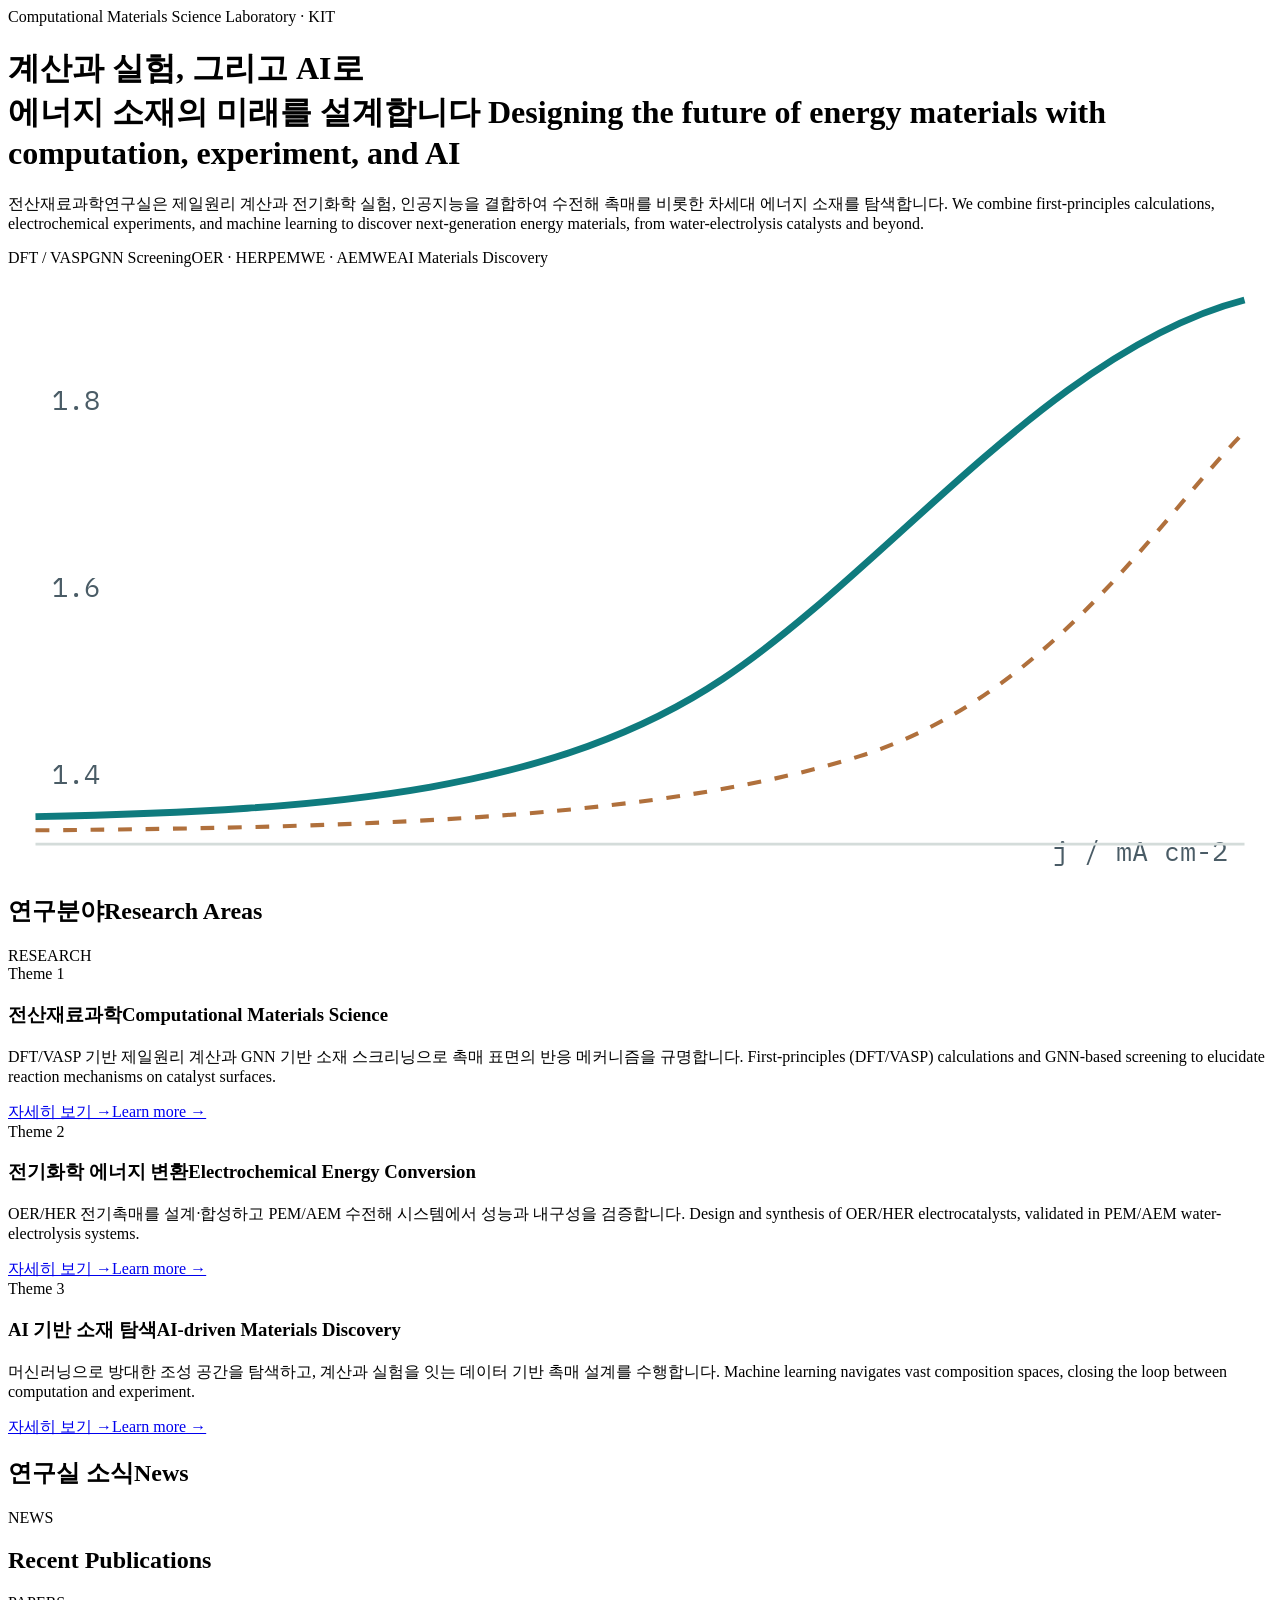
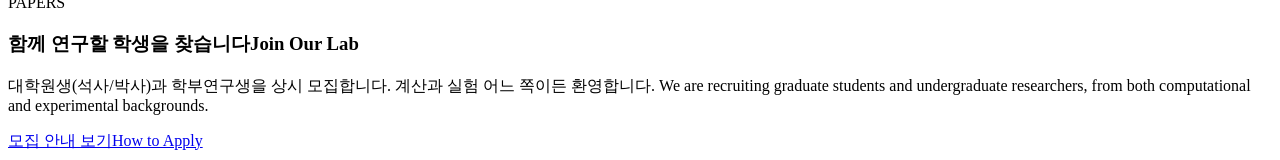
==== index.html @ ac7da123 "Add site pages" ====
<!DOCTYPE html>
<html lang="ko" data-lang="ko">
<head>
<meta charset="UTF-8">
<meta name="viewport" content="width=device-width, initial-scale=1.0">
<title>전산재료과학연구실 | Computational Materials Science Lab</title>
<meta name="description" content="국립금오공과대학교 전산재료과학연구실. 제일원리 계산, 전기화학 실험, AI를 결합한 에너지 소재 연구.">
<link rel="stylesheet" href="https://fonts.googleapis.com/css2?family=IBM+Plex+Serif:wght@400;600&family=IBM+Plex+Sans+KR:wght@400;500;700&family=IBM+Plex+Mono:wght@400;500&display=swap">
<link rel="stylesheet" href="assets/style.css">
</head>
<body>
<nav id="site-nav"></nav>

<header class="hero"><div class="wrap">
  <div class="eyebrow">Computational Materials Science Laboratory · KIT</div>
  <h1>
    <span class="lang-ko">계산과 실험, 그리고 AI로<br>에너지 소재의 미래를 설계합니다</span>
    <span class="lang-en">Designing the future of energy materials with computation, experiment, and AI</span>
  </h1>
  <p class="sub">
    <span class="lang-ko">전산재료과학연구실은 제일원리 계산과 전기화학 실험, 인공지능을 결합하여 수전해 촉매를 비롯한 차세대 에너지 소재를 탐색합니다.</span>
    <span class="lang-en">We combine first-principles calculations, electrochemical experiments, and machine learning to discover next-generation energy materials, from water-electrolysis catalysts and beyond.</span>
  </p>
  <div class="kw">
    <span>DFT / VASP</span><span>GNN Screening</span><span>OER · HER</span><span>PEMWE · AEMWE</span><span>AI Materials Discovery</span>
  </div>
  <svg class="curve" viewBox="0 0 460 220" fill="none" aria-hidden="true">
    <path d="M10 200 C 120 198, 200 190, 260 150 S 380 30, 450 12" stroke="#0F7B7E" stroke-width="2.5"/>
    <path d="M10 205 C 140 204, 240 200, 310 178 S 420 90, 450 60" stroke="#B0703C" stroke-width="1.5" stroke-dasharray="5 5"/>
    <g font-family="IBM Plex Mono" font-size="10" fill="#4A5C66">
      <text x="16" y="188">1.4</text><text x="16" y="120">1.6</text><text x="16" y="52">1.8</text>
      <text x="380" y="216">j / mA cm-2</text>
    </g>
    <line x1="10" y1="210" x2="450" y2="210" stroke="#D4DCDA"/>
  </svg>
</div></header>

<section><div class="wrap">
  <div class="sec-head"><h2><span class="lang-ko">연구분야</span><span class="lang-en">Research Areas</span></h2><span class="mono">RESEARCH</span></div>
  <div class="res-grid">
    <div class="res"><div class="no">Theme 1</div>
      <h3><span class="lang-ko">전산재료과학</span><span class="lang-en">Computational Materials Science</span></h3>
      <p><span class="lang-ko">DFT/VASP 기반 제일원리 계산과 GNN 기반 소재 스크리닝으로 촉매 표면의 반응 메커니즘을 규명합니다.</span>
      <span class="lang-en">First-principles (DFT/VASP) calculations and GNN-based screening to elucidate reaction mechanisms on catalyst surfaces.</span></p>
      <a href="research.html#theme1"><span class="lang-ko">자세히 보기 →</span><span class="lang-en">Learn more →</span></a>
    </div>
    <div class="res"><div class="no">Theme 2</div>
      <h3><span class="lang-ko">전기화학 에너지 변환</span><span class="lang-en">Electrochemical Energy Conversion</span></h3>
      <p><span class="lang-ko">OER/HER 전기촉매를 설계·합성하고 PEM/AEM 수전해 시스템에서 성능과 내구성을 검증합니다.</span>
      <span class="lang-en">Design and synthesis of OER/HER electrocatalysts, validated in PEM/AEM water-electrolysis systems.</span></p>
      <a href="research.html#theme2"><span class="lang-ko">자세히 보기 →</span><span class="lang-en">Learn more →</span></a>
    </div>
    <div class="res"><div class="no">Theme 3</div>
      <h3><span class="lang-ko">AI 기반 소재 탐색</span><span class="lang-en">AI-driven Materials Discovery</span></h3>
      <p><span class="lang-ko">머신러닝으로 방대한 조성 공간을 탐색하고, 계산과 실험을 잇는 데이터 기반 촉매 설계를 수행합니다.</span>
      <span class="lang-en">Machine learning navigates vast composition spaces, closing the loop between computation and experiment.</span></p>
      <a href="research.html#theme3"><span class="lang-ko">자세히 보기 →</span><span class="lang-en">Learn more →</span></a>
    </div>
  </div>
</div></section>

<section class="panel"><div class="wrap two-col">
  <div>
    <div class="sec-head"><h2><span class="lang-ko">연구실 소식</span><span class="lang-en">News</span></h2><span class="mono">NEWS</span></div>
    <ul class="news" id="news-list" data-limit="3"></ul>
  </div>
  <div>
    <div class="sec-head"><h2>Recent Publications</h2><span class="mono">PAPERS</span></div>
    <div id="recent-pubs"></div>
  </div>
</div></section>

<section><div class="wrap">
  <div class="join">
    <div>
      <h3><span class="lang-ko">함께 연구할 학생을 찾습니다</span><span class="lang-en">Join Our Lab</span></h3>
      <p><span class="lang-ko">대학원생(석사/박사)과 학부연구생을 상시 모집합니다. 계산과 실험 어느 쪽이든 환영합니다.</span>
      <span class="lang-en">We are recruiting graduate students and undergraduate researchers, from both computational and experimental backgrounds.</span></p>
    </div>
    <a class="btn" href="contact.html"><span class="lang-ko">모집 안내 보기</span><span class="lang-en">How to Apply</span></a>
  </div>
</div></section>

<footer id="site-footer"></footer>
<script src="assets/data.js"></script>
<script src="assets/site.js"></script>
</body>
</html>
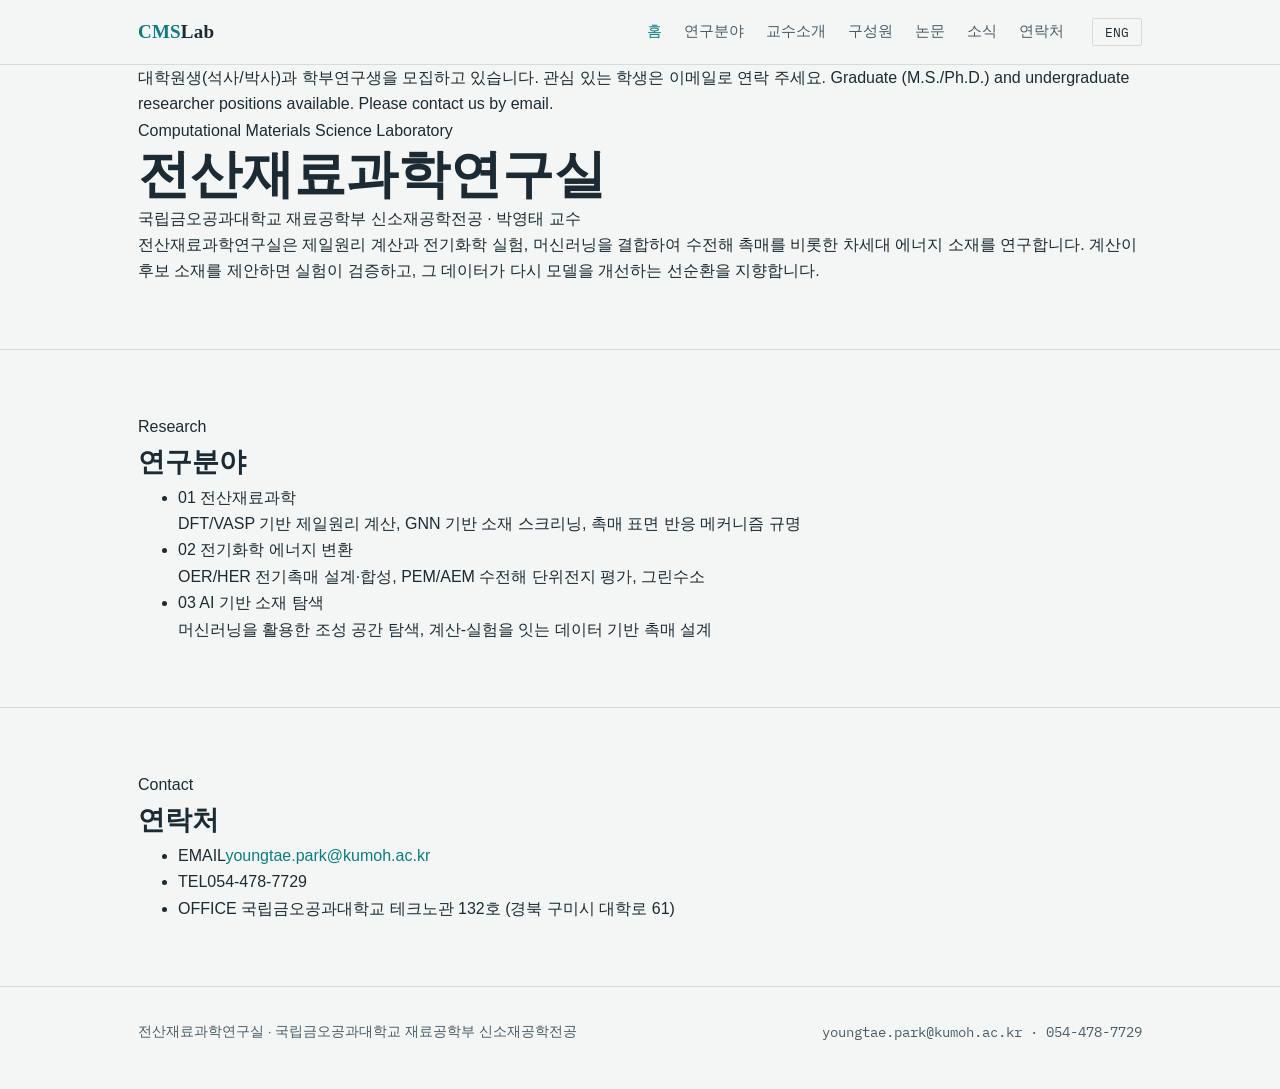
==== commit 23372ac1: "Add files via upload" ====
--- a/index.html
+++ b/index.html
@@ -11,74 +11,65 @@
 <body>
 <nav id="site-nav"></nav>
 
-<header class="hero"><div class="wrap">
-  <div class="eyebrow">Computational Materials Science Laboratory · KIT</div>
+<div class="wrap">
+  <div class="notice">
+    <span class="lang-ko">대학원생(석사/박사)과 학부연구생을 모집하고 있습니다. 관심 있는 학생은 이메일로 연락 주세요.</span>
+    <span class="lang-en" style="display:inline">Graduate (M.S./Ph.D.) and undergraduate researcher positions available. Please contact us by email.</span>
+  </div>
+</div>
+
+<header class="home-head"><div class="wrap">
+  <div class="label">Computational Materials Science Laboratory</div>
   <h1>
-    <span class="lang-ko">계산과 실험, 그리고 AI로<br>에너지 소재의 미래를 설계합니다</span>
-    <span class="lang-en">Designing the future of energy materials with computation, experiment, and AI</span>
+    <span class="lang-ko">전산재료과학연구실</span>
+    <span class="lang-en">Computational Materials Science Lab</span>
   </h1>
   <p class="sub">
-    <span class="lang-ko">전산재료과학연구실은 제일원리 계산과 전기화학 실험, 인공지능을 결합하여 수전해 촉매를 비롯한 차세대 에너지 소재를 탐색합니다.</span>
-    <span class="lang-en">We combine first-principles calculations, electrochemical experiments, and machine learning to discover next-generation energy materials, from water-electrolysis catalysts and beyond.</span>
+    <span class="lang-ko">국립금오공과대학교 재료공학부 신소재공학전공 · 박영태 교수</span>
+    <span class="lang-en">Dept. of Materials Science and Engineering, Kumoh National Institute of Technology · Prof. Youngtae Park</span>
   </p>
-  <div class="kw">
-    <span>DFT / VASP</span><span>GNN Screening</span><span>OER · HER</span><span>PEMWE · AEMWE</span><span>AI Materials Discovery</span>
-  </div>
-  <svg class="curve" viewBox="0 0 460 220" fill="none" aria-hidden="true">
-    <path d="M10 200 C 120 198, 200 190, 260 150 S 380 30, 450 12" stroke="#0F7B7E" stroke-width="2.5"/>
-    <path d="M10 205 C 140 204, 240 200, 310 178 S 420 90, 450 60" stroke="#B0703C" stroke-width="1.5" stroke-dasharray="5 5"/>
-    <g font-family="IBM Plex Mono" font-size="10" fill="#4A5C66">
-      <text x="16" y="188">1.4</text><text x="16" y="120">1.6</text><text x="16" y="52">1.8</text>
-      <text x="380" y="216">j / mA cm-2</text>
-    </g>
-    <line x1="10" y1="210" x2="450" y2="210" stroke="#D4DCDA"/>
-  </svg>
 </div></header>
 
-<section><div class="wrap">
-  <div class="sec-head"><h2><span class="lang-ko">연구분야</span><span class="lang-en">Research Areas</span></h2><span class="mono">RESEARCH</span></div>
-  <div class="res-grid">
-    <div class="res"><div class="no">Theme 1</div>
-      <h3><span class="lang-ko">전산재료과학</span><span class="lang-en">Computational Materials Science</span></h3>
-      <p><span class="lang-ko">DFT/VASP 기반 제일원리 계산과 GNN 기반 소재 스크리닝으로 촉매 표면의 반응 메커니즘을 규명합니다.</span>
-      <span class="lang-en">First-principles (DFT/VASP) calculations and GNN-based screening to elucidate reaction mechanisms on catalyst surfaces.</span></p>
-      <a href="research.html#theme1"><span class="lang-ko">자세히 보기 →</span><span class="lang-en">Learn more →</span></a>
-    </div>
-    <div class="res"><div class="no">Theme 2</div>
-      <h3><span class="lang-ko">전기화학 에너지 변환</span><span class="lang-en">Electrochemical Energy Conversion</span></h3>
-      <p><span class="lang-ko">OER/HER 전기촉매를 설계·합성하고 PEM/AEM 수전해 시스템에서 성능과 내구성을 검증합니다.</span>
-      <span class="lang-en">Design and synthesis of OER/HER electrocatalysts, validated in PEM/AEM water-electrolysis systems.</span></p>
-      <a href="research.html#theme2"><span class="lang-ko">자세히 보기 →</span><span class="lang-en">Learn more →</span></a>
-    </div>
-    <div class="res"><div class="no">Theme 3</div>
-      <h3><span class="lang-ko">AI 기반 소재 탐색</span><span class="lang-en">AI-driven Materials Discovery</span></h3>
-      <p><span class="lang-ko">머신러닝으로 방대한 조성 공간을 탐색하고, 계산과 실험을 잇는 데이터 기반 촉매 설계를 수행합니다.</span>
-      <span class="lang-en">Machine learning navigates vast composition spaces, closing the loop between computation and experiment.</span></p>
-      <a href="research.html#theme3"><span class="lang-ko">자세히 보기 →</span><span class="lang-en">Learn more →</span></a>
-    </div>
-  </div>
-</div></section>
-
-<section class="panel"><div class="wrap two-col">
-  <div>
-    <div class="sec-head"><h2><span class="lang-ko">연구실 소식</span><span class="lang-en">News</span></h2><span class="mono">NEWS</span></div>
-    <ul class="news" id="news-list" data-limit="3"></ul>
-  </div>
-  <div>
-    <div class="sec-head"><h2>Recent Publications</h2><span class="mono">PAPERS</span></div>
-    <div id="recent-pubs"></div>
-  </div>
+<section class="first" style="padding-top:0"><div class="wrap">
+  <p>
+    <span class="lang-ko">전산재료과학연구실은 제일원리 계산과 전기화학 실험, 머신러닝을 결합하여 수전해 촉매를 비롯한 차세대 에너지 소재를 연구합니다. 계산이 후보 소재를 제안하면 실험이 검증하고, 그 데이터가 다시 모델을 개선하는 선순환을 지향합니다.</span>
+    <span class="lang-en">We combine first-principles calculations, electrochemical experiments, and machine learning to study next-generation energy materials, including water-electrolysis catalysts. Calculations propose candidates, experiments verify them, and the resulting data refines our models.</span>
+  </p>
 </div></section>
 
 <section><div class="wrap">
-  <div class="join">
-    <div>
-      <h3><span class="lang-ko">함께 연구할 학생을 찾습니다</span><span class="lang-en">Join Our Lab</span></h3>
-      <p><span class="lang-ko">대학원생(석사/박사)과 학부연구생을 상시 모집합니다. 계산과 실험 어느 쪽이든 환영합니다.</span>
-      <span class="lang-en">We are recruiting graduate students and undergraduate researchers, from both computational and experimental backgrounds.</span></p>
-    </div>
-    <a class="btn" href="contact.html"><span class="lang-ko">모집 안내 보기</span><span class="lang-en">How to Apply</span></a>
-  </div>
+  <div class="label">Research</div>
+  <h2><span class="lang-ko">연구분야</span><span class="lang-en">Research Areas</span></h2>
+  <ul class="areas">
+    <li><span class="no">01</span><span>
+      <span class="t"><span class="lang-ko">전산재료과학</span><span class="lang-en">Computational Materials Science</span></span>
+      <div class="d"><span class="lang-ko">DFT/VASP 기반 제일원리 계산, GNN 기반 소재 스크리닝, 촉매 표면 반응 메커니즘 규명</span>
+      <span class="lang-en">First-principles (DFT/VASP) calculations, GNN-based screening, and reaction mechanisms on catalyst surfaces</span></div>
+    </span></li>
+    <li><span class="no">02</span><span>
+      <span class="t"><span class="lang-ko">전기화학 에너지 변환</span><span class="lang-en">Electrochemical Energy Conversion</span></span>
+      <div class="d"><span class="lang-ko">OER/HER 전기촉매 설계·합성, PEM/AEM 수전해 단위전지 평가, 그린수소</span>
+      <span class="lang-en">Design and synthesis of OER/HER electrocatalysts, PEM/AEM single-cell evaluation, green hydrogen</span></div>
+    </span></li>
+    <li><span class="no">03</span><span>
+      <span class="t"><span class="lang-ko">AI 기반 소재 탐색</span><span class="lang-en">AI-driven Materials Discovery</span></span>
+      <div class="d"><span class="lang-ko">머신러닝을 활용한 조성 공간 탐색, 계산-실험을 잇는 데이터 기반 촉매 설계</span>
+      <span class="lang-en">Machine-learning exploration of composition spaces and data-driven catalyst design bridging computation and experiment</span></div>
+    </span></li>
+  </ul>
+</div></section>
+
+<section><div class="wrap">
+  <div class="label">Contact</div>
+  <h2><span class="lang-ko">연락처</span><span class="lang-en">Contact</span></h2>
+  <ul class="rows">
+    <li><span class="k">EMAIL</span><span><a href="mailto:youngtae.park@kumoh.ac.kr">youngtae.park@kumoh.ac.kr</a></span></li>
+    <li><span class="k">TEL</span><span>054-478-7729</span></li>
+    <li><span class="k">OFFICE</span><span>
+      <span class="lang-ko">국립금오공과대학교 테크노관 132호 (경북 구미시 대학로 61)</span>
+      <span class="lang-en">Room 132, Techno Building, Kumoh National Institute of Technology, 61 Daehak-ro, Gumi, Korea</span>
+    </span></li>
+  </ul>
 </div></section>
 
 <footer id="site-footer"></footer>
--- a/assets/style.css
+++ b/assets/style.css
@@ -0,0 +1,150 @@
+:root{
+  --paper:#F4F6F5; --ink:#1C2B33; --ink-soft:#4A5C66; --line:#D4DCDA;
+  --panel:#16324F; --panel-ink:#EAF1F4; --accent:#0F7B7E; --accent-soft:#E0EDED;
+  --copper:#B0703C; --card:#FFFFFF;
+}
+*{box-sizing:border-box;margin:0}
+html{scroll-behavior:smooth}
+body{background:var(--paper);color:var(--ink);font-family:'IBM Plex Sans KR','Noto Sans KR',sans-serif;line-height:1.65;font-size:16px}
+.serif{font-family:'IBM Plex Serif',serif}
+.mono{font-family:'IBM Plex Mono',monospace}
+a{color:var(--accent);text-decoration:none}
+a:hover{text-decoration:underline}
+.wrap{max-width:1060px;margin:0 auto;padding:0 28px}
+img{max-width:100%}
+
+/* language */
+[data-lang="ko"] .lang-en{display:none}
+[data-lang="en"] .lang-ko{display:none}
+
+/* nav */
+nav{border-bottom:1px solid var(--line);background:var(--paper);position:sticky;top:0;z-index:10}
+.nav-in{display:flex;align-items:center;gap:28px;height:64px}
+.logo{font-family:'IBM Plex Serif',serif;font-weight:600;font-size:19px;letter-spacing:.2px;color:var(--ink)}
+.logo b{color:var(--accent)}
+.logo:hover{text-decoration:none}
+.menu{display:flex;gap:22px;margin-left:auto;font-size:14.5px}
+.menu a{color:var(--ink-soft)}
+.menu a:hover{color:var(--accent);text-decoration:none}
+.menu a.active{color:var(--accent);font-weight:500}
+.lang-btn{border:1px solid var(--line);background:transparent;border-radius:2px;padding:5px 12px;font-family:'IBM Plex Mono',monospace;font-size:12.5px;cursor:pointer;color:var(--ink)}
+.lang-btn:hover{border-color:var(--accent);color:var(--accent)}
+.menu-btn{display:none;border:1px solid var(--line);background:transparent;border-radius:2px;padding:5px 10px;font-size:14px;cursor:pointer;color:var(--ink)}
+
+/* hero (home) */
+.hero{padding:84px 0 66px;position:relative;overflow:hidden}
+.eyebrow{font-family:'IBM Plex Mono',monospace;font-size:12.5px;letter-spacing:2.5px;color:var(--accent);text-transform:uppercase;margin-bottom:18px}
+h1{font-family:'IBM Plex Serif',serif;font-weight:600;font-size:clamp(34px,5vw,52px);line-height:1.18;text-wrap:balance;max-width:17em}
+.hero p.sub{margin-top:22px;font-size:18px;color:var(--ink-soft);max-width:34em}
+.kw{display:flex;flex-wrap:wrap;gap:10px;margin-top:30px}
+.kw span{font-family:'IBM Plex Mono',monospace;font-size:12.5px;border:1px solid var(--line);padding:6px 12px;border-radius:2px;color:var(--ink-soft);background:var(--card)}
+.curve{position:absolute;right:-40px;bottom:-8px;width:460px;max-width:50vw;opacity:.9}
+
+/* page header (subpages) */
+.page-head{padding:58px 0 46px;border-bottom:1px solid var(--line)}
+.page-head h1{font-size:clamp(30px,4vw,42px)}
+.page-head p{margin-top:14px;color:var(--ink-soft);max-width:40em}
+
+/* sections */
+section{padding:64px 0;border-top:1px solid var(--line)}
+section.first{border-top:none}
+.sec-head{display:flex;align-items:baseline;gap:18px;margin-bottom:34px}
+h2{font-family:'IBM Plex Serif',serif;font-weight:600;font-size:27px}
+h3{font-family:'IBM Plex Serif',serif;font-weight:600}
+.sec-head .mono{font-size:12px;color:var(--accent);letter-spacing:2px}
+
+/* research */
+.res-grid{display:grid;grid-template-columns:repeat(3,1fr);gap:26px}
+.res{border-top:2px solid var(--ink);padding-top:18px}
+.res .no{font-family:'IBM Plex Mono',monospace;font-size:12px;color:var(--copper)}
+.res h3{font-size:19px;margin:8px 0 10px;line-height:1.35}
+.res p{font-size:14.5px;color:var(--ink-soft)}
+.res a{font-size:13.5px;display:inline-block;margin-top:12px}
+
+/* research detail blocks */
+.theme{display:grid;grid-template-columns:220px 1fr;gap:40px;padding:46px 0;border-bottom:1px solid var(--line)}
+.theme:last-child{border-bottom:none}
+.theme .side .no{font-family:'IBM Plex Mono',monospace;font-size:12px;color:var(--copper)}
+.theme .side h3{font-size:21px;margin-top:8px;line-height:1.35}
+.theme .body p{color:var(--ink-soft);font-size:15.5px}
+.theme .body p + p{margin-top:12px}
+.theme .tags{display:flex;flex-wrap:wrap;gap:8px;margin-top:18px}
+.theme .tags span{font-family:'IBM Plex Mono',monospace;font-size:12px;background:var(--accent-soft);color:var(--accent);padding:5px 10px;border-radius:2px}
+
+/* panel */
+.panel{background:var(--panel);color:var(--panel-ink)}
+.panel h2{color:#fff}
+.panel .sec-head .mono{color:#7FC5C7}
+.two-col{display:grid;grid-template-columns:1fr 1.3fr;gap:56px}
+
+/* news list */
+.news{padding:0}
+.news li{list-style:none;display:flex;gap:16px;padding:13px 0;border-bottom:1px solid rgba(255,255,255,.14);font-size:14.5px}
+.news .d{font-family:'IBM Plex Mono',monospace;color:#7FC5C7;font-size:12.5px;white-space:nowrap;padding-top:2px}
+.news-page .news li{border-bottom:1px solid var(--line);font-size:15.5px;padding:18px 0}
+.news-page .news .d{color:var(--accent)}
+
+/* publications */
+.pub{padding:13px 0;border-bottom:1px solid rgba(255,255,255,.14)}
+.pub .j{font-family:'IBM Plex Mono',monospace;font-size:12px;color:#7FC5C7}
+.pub p{font-size:14.5px;margin-top:3px}
+.pub-year{font-family:'IBM Plex Serif',serif;font-size:23px;font-weight:600;margin:44px 0 8px;color:var(--ink)}
+.pub-year:first-child{margin-top:0}
+.pub-item{padding:18px 0;border-bottom:1px solid var(--line)}
+.pub-item .t{font-size:16px;font-weight:500;line-height:1.5}
+.pub-item .a{font-size:13.5px;color:var(--ink-soft);margin-top:5px}
+.pub-item .a b{color:var(--accent);font-weight:600}
+.pub-item .v{font-family:'IBM Plex Mono',monospace;font-size:12.5px;color:var(--copper);margin-top:5px}
+.pub-note{font-size:13px;color:var(--ink-soft);margin-top:26px}
+
+/* professor */
+.prof{display:grid;grid-template-columns:250px 1fr;gap:48px;align-items:start}
+.prof .photo{width:100%;border-radius:2px;border:1px solid var(--line)}
+.prof .name{font-family:'IBM Plex Serif',serif;font-size:27px;font-weight:600}
+.prof .role{color:var(--ink-soft);margin-top:6px;font-size:15px}
+.prof .links{display:flex;gap:14px;margin-top:16px;font-size:14px;flex-wrap:wrap}
+.timeline{margin-top:0}
+.timeline li{list-style:none;display:grid;grid-template-columns:150px 1fr;gap:20px;padding:14px 0;border-bottom:1px solid var(--line);font-size:15px}
+.timeline .d{font-family:'IBM Plex Mono',monospace;font-size:13px;color:var(--accent);padding-top:2px}
+.timeline .org{font-weight:500}
+.timeline .desc{color:var(--ink-soft);font-size:14px;margin-top:2px}
+
+/* members */
+.mem-grid{display:grid;grid-template-columns:repeat(3,1fr);gap:26px}
+.mem{background:var(--card);border:1px solid var(--line);border-radius:2px;padding:26px}
+.mem .nm{font-weight:700;font-size:17px}
+.mem .rl{font-family:'IBM Plex Mono',monospace;font-size:12px;color:var(--accent);margin-top:4px}
+.mem p{font-size:14px;color:var(--ink-soft);margin-top:10px}
+.mem.open{border-style:dashed;background:transparent;display:flex;flex-direction:column;justify-content:center;text-align:center}
+
+/* contact */
+.con-grid{display:grid;grid-template-columns:1fr 1fr;gap:40px}
+.con-card{background:var(--card);border:1px solid var(--line);border-radius:2px;padding:30px}
+.con-card h3{font-size:18px;margin-bottom:16px}
+.con-card li{list-style:none;display:flex;gap:14px;padding:8px 0;font-size:15px}
+.con-card .k{font-family:'IBM Plex Mono',monospace;font-size:12.5px;color:var(--accent);min-width:74px;padding-top:3px}
+.map{width:100%;height:100%;min-height:300px;border:1px solid var(--line);border-radius:2px}
+
+/* join */
+.join{display:flex;align-items:center;justify-content:space-between;gap:30px;background:var(--accent-soft);border:1px solid #C4DCDC;padding:34px 38px;border-radius:2px}
+.join h3{font-size:22px}
+.join p{color:var(--ink-soft);font-size:14.5px;margin-top:6px}
+.btn{background:var(--ink);color:#fff;padding:12px 26px;border-radius:2px;font-size:14.5px;white-space:nowrap;display:inline-block}
+.btn:hover{background:var(--accent);color:#fff;text-decoration:none}
+
+footer{border-top:1px solid var(--line);padding:34px 0 46px;font-size:13.5px;color:var(--ink-soft)}
+footer .wrap{display:flex;justify-content:space-between;gap:20px;flex-wrap:wrap}
+
+@media(max-width:820px){
+  .res-grid,.mem-grid{grid-template-columns:1fr}
+  .two-col,.con-grid,.prof{grid-template-columns:1fr}
+  .theme{grid-template-columns:1fr;gap:14px}
+  .curve{display:none}
+  .join{flex-direction:column;align-items:flex-start}
+  .menu{display:none;position:absolute;top:64px;left:0;right:0;background:var(--paper);border-bottom:1px solid var(--line);flex-direction:column;padding:14px 28px;gap:14px}
+  .menu.show{display:flex}
+  .menu-btn{display:block;margin-left:auto}
+  .lang-btn{margin-left:0}
+  .prof .photo{max-width:220px}
+  .timeline li{grid-template-columns:1fr;gap:2px}
+}
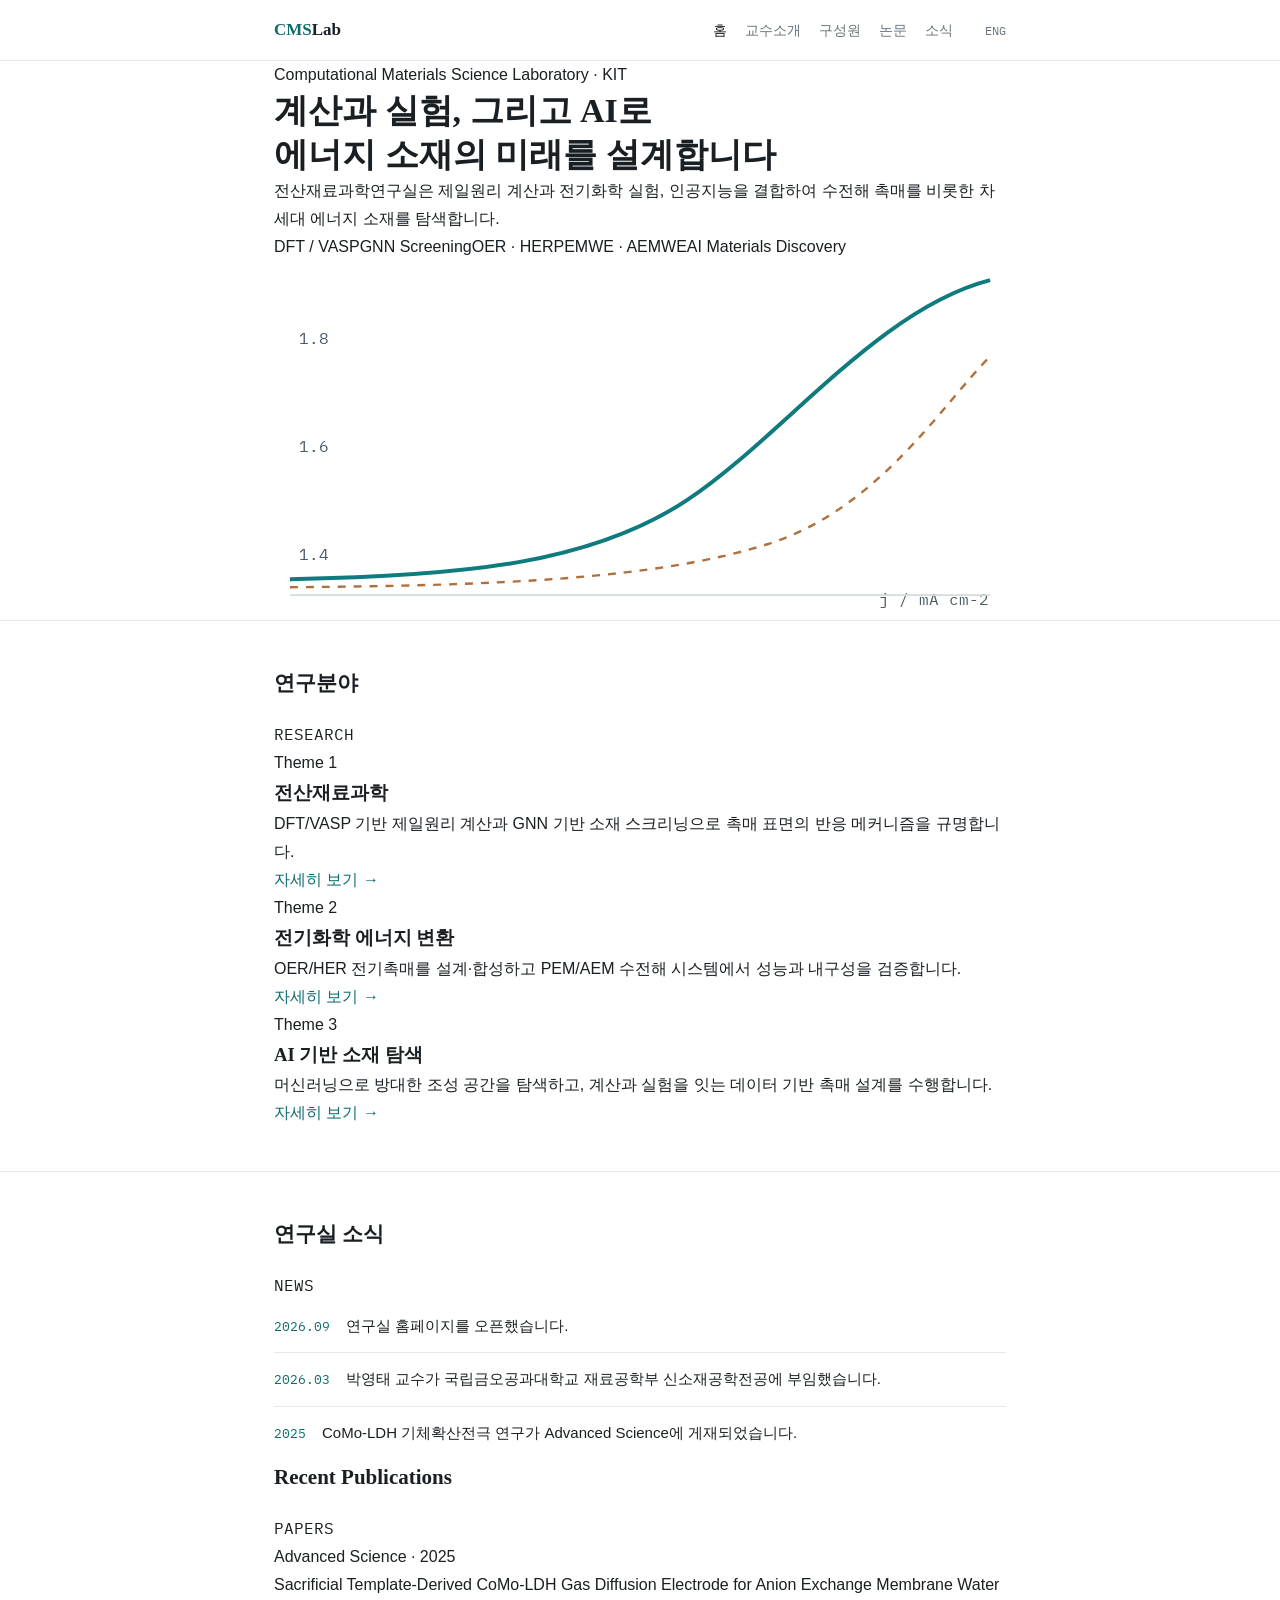
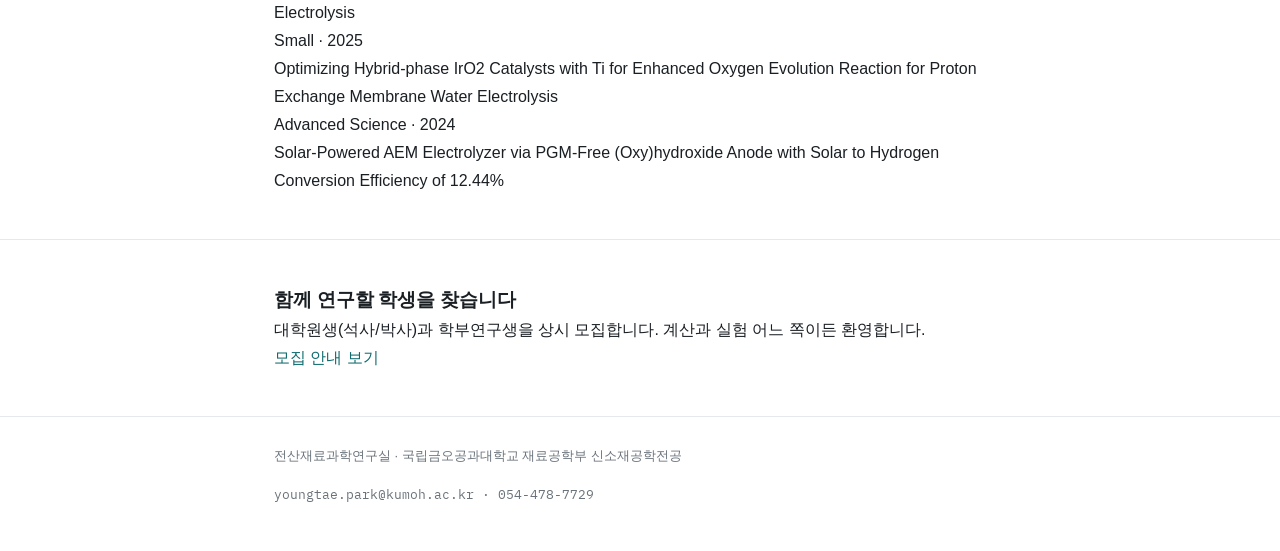
==== commit 93536650: "Add files via upload" ====
--- a/index.html
+++ b/index.html
@@ -11,65 +11,74 @@
 <body>
 <nav id="site-nav"></nav>
 
-<div class="wrap">
-  <div class="notice">
-    <span class="lang-ko">대학원생(석사/박사)과 학부연구생을 모집하고 있습니다. 관심 있는 학생은 이메일로 연락 주세요.</span>
-    <span class="lang-en" style="display:inline">Graduate (M.S./Ph.D.) and undergraduate researcher positions available. Please contact us by email.</span>
-  </div>
-</div>
-
-<header class="home-head"><div class="wrap">
-  <div class="label">Computational Materials Science Laboratory</div>
+<header class="hero"><div class="wrap">
+  <div class="eyebrow">Computational Materials Science Laboratory · KIT</div>
   <h1>
-    <span class="lang-ko">전산재료과학연구실</span>
-    <span class="lang-en">Computational Materials Science Lab</span>
+    <span class="lang-ko">계산과 실험, 그리고 AI로<br>에너지 소재의 미래를 설계합니다</span>
+    <span class="lang-en">Designing the future of energy materials with computation, experiment, and AI</span>
   </h1>
   <p class="sub">
-    <span class="lang-ko">국립금오공과대학교 재료공학부 신소재공학전공 · 박영태 교수</span>
-    <span class="lang-en">Dept. of Materials Science and Engineering, Kumoh National Institute of Technology · Prof. Youngtae Park</span>
+    <span class="lang-ko">전산재료과학연구실은 제일원리 계산과 전기화학 실험, 인공지능을 결합하여 수전해 촉매를 비롯한 차세대 에너지 소재를 탐색합니다.</span>
+    <span class="lang-en">We combine first-principles calculations, electrochemical experiments, and machine learning to discover next-generation energy materials, from water-electrolysis catalysts and beyond.</span>
   </p>
+  <div class="kw">
+    <span>DFT / VASP</span><span>GNN Screening</span><span>OER · HER</span><span>PEMWE · AEMWE</span><span>AI Materials Discovery</span>
+  </div>
+  <svg class="curve" viewBox="0 0 460 220" fill="none" aria-hidden="true">
+    <path d="M10 200 C 120 198, 200 190, 260 150 S 380 30, 450 12" stroke="#0F7B7E" stroke-width="2.5"/>
+    <path d="M10 205 C 140 204, 240 200, 310 178 S 420 90, 450 60" stroke="#B0703C" stroke-width="1.5" stroke-dasharray="5 5"/>
+    <g font-family="IBM Plex Mono" font-size="10" fill="#4A5C66">
+      <text x="16" y="188">1.4</text><text x="16" y="120">1.6</text><text x="16" y="52">1.8</text>
+      <text x="380" y="216">j / mA cm-2</text>
+    </g>
+    <line x1="10" y1="210" x2="450" y2="210" stroke="#D4DCDA"/>
+  </svg>
 </div></header>
 
-<section class="first" style="padding-top:0"><div class="wrap">
-  <p>
-    <span class="lang-ko">전산재료과학연구실은 제일원리 계산과 전기화학 실험, 머신러닝을 결합하여 수전해 촉매를 비롯한 차세대 에너지 소재를 연구합니다. 계산이 후보 소재를 제안하면 실험이 검증하고, 그 데이터가 다시 모델을 개선하는 선순환을 지향합니다.</span>
-    <span class="lang-en">We combine first-principles calculations, electrochemical experiments, and machine learning to study next-generation energy materials, including water-electrolysis catalysts. Calculations propose candidates, experiments verify them, and the resulting data refines our models.</span>
-  </p>
+<section><div class="wrap">
+  <div class="sec-head"><h2><span class="lang-ko">연구분야</span><span class="lang-en">Research Areas</span></h2><span class="mono">RESEARCH</span></div>
+  <div class="res-grid">
+    <div class="res"><div class="no">Theme 1</div>
+      <h3><span class="lang-ko">전산재료과학</span><span class="lang-en">Computational Materials Science</span></h3>
+      <p><span class="lang-ko">DFT/VASP 기반 제일원리 계산과 GNN 기반 소재 스크리닝으로 촉매 표면의 반응 메커니즘을 규명합니다.</span>
+      <span class="lang-en">First-principles (DFT/VASP) calculations and GNN-based screening to elucidate reaction mechanisms on catalyst surfaces.</span></p>
+      <a href="research.html#theme1"><span class="lang-ko">자세히 보기 →</span><span class="lang-en">Learn more →</span></a>
+    </div>
+    <div class="res"><div class="no">Theme 2</div>
+      <h3><span class="lang-ko">전기화학 에너지 변환</span><span class="lang-en">Electrochemical Energy Conversion</span></h3>
+      <p><span class="lang-ko">OER/HER 전기촉매를 설계·합성하고 PEM/AEM 수전해 시스템에서 성능과 내구성을 검증합니다.</span>
+      <span class="lang-en">Design and synthesis of OER/HER electrocatalysts, validated in PEM/AEM water-electrolysis systems.</span></p>
+      <a href="research.html#theme2"><span class="lang-ko">자세히 보기 →</span><span class="lang-en">Learn more →</span></a>
+    </div>
+    <div class="res"><div class="no">Theme 3</div>
+      <h3><span class="lang-ko">AI 기반 소재 탐색</span><span class="lang-en">AI-driven Materials Discovery</span></h3>
+      <p><span class="lang-ko">머신러닝으로 방대한 조성 공간을 탐색하고, 계산과 실험을 잇는 데이터 기반 촉매 설계를 수행합니다.</span>
+      <span class="lang-en">Machine learning navigates vast composition spaces, closing the loop between computation and experiment.</span></p>
+      <a href="research.html#theme3"><span class="lang-ko">자세히 보기 →</span><span class="lang-en">Learn more →</span></a>
+    </div>
+  </div>
+</div></section>
+
+<section class="panel"><div class="wrap two-col">
+  <div>
+    <div class="sec-head"><h2><span class="lang-ko">연구실 소식</span><span class="lang-en">News</span></h2><span class="mono">NEWS</span></div>
+    <ul class="news" id="news-list" data-limit="3"></ul>
+  </div>
+  <div>
+    <div class="sec-head"><h2>Recent Publications</h2><span class="mono">PAPERS</span></div>
+    <div id="recent-pubs"></div>
+  </div>
 </div></section>
 
 <section><div class="wrap">
-  <div class="label">Research</div>
-  <h2><span class="lang-ko">연구분야</span><span class="lang-en">Research Areas</span></h2>
-  <ul class="areas">
-    <li><span class="no">01</span><span>
-      <span class="t"><span class="lang-ko">전산재료과학</span><span class="lang-en">Computational Materials Science</span></span>
-      <div class="d"><span class="lang-ko">DFT/VASP 기반 제일원리 계산, GNN 기반 소재 스크리닝, 촉매 표면 반응 메커니즘 규명</span>
-      <span class="lang-en">First-principles (DFT/VASP) calculations, GNN-based screening, and reaction mechanisms on catalyst surfaces</span></div>
-    </span></li>
-    <li><span class="no">02</span><span>
-      <span class="t"><span class="lang-ko">전기화학 에너지 변환</span><span class="lang-en">Electrochemical Energy Conversion</span></span>
-      <div class="d"><span class="lang-ko">OER/HER 전기촉매 설계·합성, PEM/AEM 수전해 단위전지 평가, 그린수소</span>
-      <span class="lang-en">Design and synthesis of OER/HER electrocatalysts, PEM/AEM single-cell evaluation, green hydrogen</span></div>
-    </span></li>
-    <li><span class="no">03</span><span>
-      <span class="t"><span class="lang-ko">AI 기반 소재 탐색</span><span class="lang-en">AI-driven Materials Discovery</span></span>
-      <div class="d"><span class="lang-ko">머신러닝을 활용한 조성 공간 탐색, 계산-실험을 잇는 데이터 기반 촉매 설계</span>
-      <span class="lang-en">Machine-learning exploration of composition spaces and data-driven catalyst design bridging computation and experiment</span></div>
-    </span></li>
-  </ul>
-</div></section>
-
-<section><div class="wrap">
-  <div class="label">Contact</div>
-  <h2><span class="lang-ko">연락처</span><span class="lang-en">Contact</span></h2>
-  <ul class="rows">
-    <li><span class="k">EMAIL</span><span><a href="mailto:youngtae.park@kumoh.ac.kr">youngtae.park@kumoh.ac.kr</a></span></li>
-    <li><span class="k">TEL</span><span>054-478-7729</span></li>
-    <li><span class="k">OFFICE</span><span>
-      <span class="lang-ko">국립금오공과대학교 테크노관 132호 (경북 구미시 대학로 61)</span>
-      <span class="lang-en">Room 132, Techno Building, Kumoh National Institute of Technology, 61 Daehak-ro, Gumi, Korea</span>
-    </span></li>
-  </ul>
+  <div class="join">
+    <div>
+      <h3><span class="lang-ko">함께 연구할 학생을 찾습니다</span><span class="lang-en">Join Our Lab</span></h3>
+      <p><span class="lang-ko">대학원생(석사/박사)과 학부연구생을 상시 모집합니다. 계산과 실험 어느 쪽이든 환영합니다.</span>
+      <span class="lang-en">We are recruiting graduate students and undergraduate researchers, from both computational and experimental backgrounds.</span></p>
+    </div>
+    <a class="btn" href="contact.html"><span class="lang-ko">모집 안내 보기</span><span class="lang-en">How to Apply</span></a>
+  </div>
 </div></section>
 
 <footer id="site-footer"></footer>
--- a/assets/style.css
+++ b/assets/style.css
@@ -1,16 +1,14 @@
 :root{
-  --paper:#F4F6F5; --ink:#1C2B33; --ink-soft:#4A5C66; --line:#D4DCDA;
-  --panel:#16324F; --panel-ink:#EAF1F4; --accent:#0F7B7E; --accent-soft:#E0EDED;
-  --copper:#B0703C; --card:#FFFFFF;
+  --bg:#FFFFFF; --ink:#1A1F24; --soft:#6A737B; --line:#E6E9EB; --accent:#0F6B6E;
 }
 *{box-sizing:border-box;margin:0}
 html{scroll-behavior:smooth}
-body{background:var(--paper);color:var(--ink);font-family:'IBM Plex Sans KR','Noto Sans KR',sans-serif;line-height:1.65;font-size:16px}
+body{background:var(--bg);color:var(--ink);font-family:'IBM Plex Sans KR','Noto Sans KR',sans-serif;line-height:1.75;font-size:16px}
 .serif{font-family:'IBM Plex Serif',serif}
 .mono{font-family:'IBM Plex Mono',monospace}
 a{color:var(--accent);text-decoration:none}
 a:hover{text-decoration:underline}
-.wrap{max-width:1060px;margin:0 auto;padding:0 28px}
+.wrap{max-width:780px;margin:0 auto;padding:0 24px}
 img{max-width:100%}
 
 /* language */
@@ -18,133 +16,91 @@
 [data-lang="en"] .lang-ko{display:none}
 
 /* nav */
-nav{border-bottom:1px solid var(--line);background:var(--paper);position:sticky;top:0;z-index:10}
-.nav-in{display:flex;align-items:center;gap:28px;height:64px}
-.logo{font-family:'IBM Plex Serif',serif;font-weight:600;font-size:19px;letter-spacing:.2px;color:var(--ink)}
+nav{border-bottom:1px solid var(--line);background:var(--bg);position:sticky;top:0;z-index:10}
+.nav-in{display:flex;align-items:center;gap:24px;height:60px;max-width:780px;margin:0 auto;padding:0 24px}
+.logo{font-family:'IBM Plex Serif',serif;font-weight:600;font-size:17px;color:var(--ink)}
 .logo b{color:var(--accent)}
 .logo:hover{text-decoration:none}
-.menu{display:flex;gap:22px;margin-left:auto;font-size:14.5px}
-.menu a{color:var(--ink-soft)}
+.menu{display:flex;gap:18px;margin-left:auto;font-size:14px}
+.menu a{color:var(--soft)}
 .menu a:hover{color:var(--accent);text-decoration:none}
-.menu a.active{color:var(--accent);font-weight:500}
-.lang-btn{border:1px solid var(--line);background:transparent;border-radius:2px;padding:5px 12px;font-family:'IBM Plex Mono',monospace;font-size:12.5px;cursor:pointer;color:var(--ink)}
-.lang-btn:hover{border-color:var(--accent);color:var(--accent)}
-.menu-btn{display:none;border:1px solid var(--line);background:transparent;border-radius:2px;padding:5px 10px;font-size:14px;cursor:pointer;color:var(--ink)}
+.menu a.active{color:var(--ink);font-weight:500}
+.lang-btn{border:none;background:transparent;padding:4px 0 4px 8px;font-family:'IBM Plex Mono',monospace;font-size:12px;cursor:pointer;color:var(--soft)}
+.lang-btn:hover{color:var(--accent)}
+.menu-btn{display:none;border:1px solid var(--line);background:transparent;border-radius:2px;padding:4px 9px;font-size:14px;cursor:pointer;color:var(--ink)}
 
-/* hero (home) */
-.hero{padding:84px 0 66px;position:relative;overflow:hidden}
-.eyebrow{font-family:'IBM Plex Mono',monospace;font-size:12.5px;letter-spacing:2.5px;color:var(--accent);text-transform:uppercase;margin-bottom:18px}
-h1{font-family:'IBM Plex Serif',serif;font-weight:600;font-size:clamp(34px,5vw,52px);line-height:1.18;text-wrap:balance;max-width:17em}
-.hero p.sub{margin-top:22px;font-size:18px;color:var(--ink-soft);max-width:34em}
-.kw{display:flex;flex-wrap:wrap;gap:10px;margin-top:30px}
-.kw span{font-family:'IBM Plex Mono',monospace;font-size:12.5px;border:1px solid var(--line);padding:6px 12px;border-radius:2px;color:var(--ink-soft);background:var(--card)}
-.curve{position:absolute;right:-40px;bottom:-8px;width:460px;max-width:50vw;opacity:.9}
+/* headings & sections */
+h1{font-family:'IBM Plex Serif',serif;font-weight:600;font-size:clamp(26px,4vw,34px);line-height:1.3;text-wrap:balance}
+h2{font-family:'IBM Plex Serif',serif;font-weight:600;font-size:21px;margin-bottom:18px}
+h3{font-family:'IBM Plex Serif',serif;font-weight:600}
+.page-head{padding:56px 0 34px}
+.page-head p{margin-top:12px;color:var(--soft)}
+section{padding:44px 0;border-top:1px solid var(--line)}
+section.first{border-top:none}
+p{color:var(--ink)}
+.muted{color:var(--soft)}
+.label{font-family:'IBM Plex Mono',monospace;font-size:11.5px;letter-spacing:2px;color:var(--accent);text-transform:uppercase;margin-bottom:10px}
 
-/* page header (subpages) */
-.page-head{padding:58px 0 46px;border-bottom:1px solid var(--line)}
-.page-head h1{font-size:clamp(30px,4vw,42px)}
-.page-head p{margin-top:14px;color:var(--ink-soft);max-width:40em}
+/* home */
+.notice{margin:52px 0 0;padding:14px 18px;border-left:2px solid var(--accent);background:#F7FAFA;font-size:15px}
+.notice .en{display:block;color:var(--soft);font-size:13.5px;margin-top:2px}
+.home-head{padding:46px 0 40px}
+.home-head .sub{margin-top:16px;color:var(--soft);font-size:16.5px}
+.areas{margin:0;padding:0;counter-reset:area}
+.areas li{list-style:none;display:grid;grid-template-columns:44px 1fr;gap:14px;padding:14px 0;border-bottom:1px solid var(--line)}
+.areas li:last-child{border-bottom:none}
+.areas .no{font-family:'IBM Plex Mono',monospace;font-size:13px;color:var(--accent);padding-top:3px}
+.areas .t{font-weight:600}
+.areas .d{color:var(--soft);font-size:14.5px;margin-top:2px}
 
-/* sections */
-section{padding:64px 0;border-top:1px solid var(--line)}
-section.first{border-top:none}
-.sec-head{display:flex;align-items:baseline;gap:18px;margin-bottom:34px}
-h2{font-family:'IBM Plex Serif',serif;font-weight:600;font-size:27px}
-h3{font-family:'IBM Plex Serif',serif;font-weight:600}
-.sec-head .mono{font-size:12px;color:var(--accent);letter-spacing:2px}
+/* definition rows (contact 등) */
+.rows li{list-style:none;display:grid;grid-template-columns:110px 1fr;gap:16px;padding:9px 0;font-size:15px}
+.rows .k{font-family:'IBM Plex Mono',monospace;font-size:12px;color:var(--soft);letter-spacing:1px;padding-top:3px}
 
-/* research */
-.res-grid{display:grid;grid-template-columns:repeat(3,1fr);gap:26px}
-.res{border-top:2px solid var(--ink);padding-top:18px}
-.res .no{font-family:'IBM Plex Mono',monospace;font-size:12px;color:var(--copper)}
-.res h3{font-size:19px;margin:8px 0 10px;line-height:1.35}
-.res p{font-size:14.5px;color:var(--ink-soft)}
-.res a{font-size:13.5px;display:inline-block;margin-top:12px}
+/* professor */
+.prof{display:grid;grid-template-columns:180px 1fr;gap:36px;align-items:start}
+.prof .photo{width:100%;border-radius:2px}
+.prof .name{font-family:'IBM Plex Serif',serif;font-size:24px;font-weight:600}
+.prof .role{color:var(--soft);margin-top:4px;font-size:14.5px}
+.prof .links{display:flex;gap:14px;margin-top:12px;font-size:14px;flex-wrap:wrap}
+.timeline li{list-style:none;display:grid;grid-template-columns:140px 1fr;gap:18px;padding:11px 0;border-bottom:1px solid var(--line);font-size:15px}
+.timeline li:last-child{border-bottom:none}
+.timeline .d{font-family:'IBM Plex Mono',monospace;font-size:12.5px;color:var(--soft);padding-top:3px}
+.timeline .org{font-weight:600}
+.timeline .desc{color:var(--soft);font-size:14px;margin-top:1px}
 
-/* research detail blocks */
-.theme{display:grid;grid-template-columns:220px 1fr;gap:40px;padding:46px 0;border-bottom:1px solid var(--line)}
-.theme:last-child{border-bottom:none}
-.theme .side .no{font-family:'IBM Plex Mono',monospace;font-size:12px;color:var(--copper)}
-.theme .side h3{font-size:21px;margin-top:8px;line-height:1.35}
-.theme .body p{color:var(--ink-soft);font-size:15.5px}
-.theme .body p + p{margin-top:12px}
-.theme .tags{display:flex;flex-wrap:wrap;gap:8px;margin-top:18px}
-.theme .tags span{font-family:'IBM Plex Mono',monospace;font-size:12px;background:var(--accent-soft);color:var(--accent);padding:5px 10px;border-radius:2px}
-
-/* panel */
-.panel{background:var(--panel);color:var(--panel-ink)}
-.panel h2{color:#fff}
-.panel .sec-head .mono{color:#7FC5C7}
-.two-col{display:grid;grid-template-columns:1fr 1.3fr;gap:56px}
-
-/* news list */
-.news{padding:0}
-.news li{list-style:none;display:flex;gap:16px;padding:13px 0;border-bottom:1px solid rgba(255,255,255,.14);font-size:14.5px}
-.news .d{font-family:'IBM Plex Mono',monospace;color:#7FC5C7;font-size:12.5px;white-space:nowrap;padding-top:2px}
-.news-page .news li{border-bottom:1px solid var(--line);font-size:15.5px;padding:18px 0}
-.news-page .news .d{color:var(--accent)}
+/* members */
+.mem li{list-style:none;padding:14px 0;border-bottom:1px solid var(--line)}
+.mem li:last-child{border-bottom:none}
+.mem .nm{font-weight:600}
+.mem .rl{font-family:'IBM Plex Mono',monospace;font-size:12px;color:var(--accent);margin-left:10px}
+.mem p{font-size:14.5px;color:var(--soft);margin-top:2px}
 
 /* publications */
-.pub{padding:13px 0;border-bottom:1px solid rgba(255,255,255,.14)}
-.pub .j{font-family:'IBM Plex Mono',monospace;font-size:12px;color:#7FC5C7}
-.pub p{font-size:14.5px;margin-top:3px}
-.pub-year{font-family:'IBM Plex Serif',serif;font-size:23px;font-weight:600;margin:44px 0 8px;color:var(--ink)}
+.pub-year{font-family:'IBM Plex Serif',serif;font-size:20px;font-weight:600;margin:36px 0 4px}
 .pub-year:first-child{margin-top:0}
-.pub-item{padding:18px 0;border-bottom:1px solid var(--line)}
-.pub-item .t{font-size:16px;font-weight:500;line-height:1.5}
-.pub-item .a{font-size:13.5px;color:var(--ink-soft);margin-top:5px}
-.pub-item .a b{color:var(--accent);font-weight:600}
-.pub-item .v{font-family:'IBM Plex Mono',monospace;font-size:12.5px;color:var(--copper);margin-top:5px}
-.pub-note{font-size:13px;color:var(--ink-soft);margin-top:26px}
+.pub-item{padding:14px 0;border-bottom:1px solid var(--line)}
+.pub-item:last-child{border-bottom:none}
+.pub-item .t{font-size:15.5px;font-weight:500;line-height:1.55}
+.pub-item .a{font-size:13.5px;color:var(--soft);margin-top:4px}
+.pub-item .a b{color:var(--ink);font-weight:600}
+.pub-item .v{font-family:'IBM Plex Mono',monospace;font-size:12px;color:var(--accent);margin-top:4px}
+.pub-note{font-size:13px;color:var(--soft);margin-top:24px}
 
-/* professor */
-.prof{display:grid;grid-template-columns:250px 1fr;gap:48px;align-items:start}
-.prof .photo{width:100%;border-radius:2px;border:1px solid var(--line)}
-.prof .name{font-family:'IBM Plex Serif',serif;font-size:27px;font-weight:600}
-.prof .role{color:var(--ink-soft);margin-top:6px;font-size:15px}
-.prof .links{display:flex;gap:14px;margin-top:16px;font-size:14px;flex-wrap:wrap}
-.timeline{margin-top:0}
-.timeline li{list-style:none;display:grid;grid-template-columns:150px 1fr;gap:20px;padding:14px 0;border-bottom:1px solid var(--line);font-size:15px}
-.timeline .d{font-family:'IBM Plex Mono',monospace;font-size:13px;color:var(--accent);padding-top:2px}
-.timeline .org{font-weight:500}
-.timeline .desc{color:var(--ink-soft);font-size:14px;margin-top:2px}
+/* news */
+.news{padding:0}
+.news li{list-style:none;display:flex;gap:16px;padding:13px 0;border-bottom:1px solid var(--line);font-size:15px}
+.news li:last-child{border-bottom:none}
+.news .d{font-family:'IBM Plex Mono',monospace;color:var(--accent);font-size:12.5px;white-space:nowrap;padding-top:3px}
 
-/* members */
-.mem-grid{display:grid;grid-template-columns:repeat(3,1fr);gap:26px}
-.mem{background:var(--card);border:1px solid var(--line);border-radius:2px;padding:26px}
-.mem .nm{font-weight:700;font-size:17px}
-.mem .rl{font-family:'IBM Plex Mono',monospace;font-size:12px;color:var(--accent);margin-top:4px}
-.mem p{font-size:14px;color:var(--ink-soft);margin-top:10px}
-.mem.open{border-style:dashed;background:transparent;display:flex;flex-direction:column;justify-content:center;text-align:center}
+footer{border-top:1px solid var(--line);padding:28px 0 44px;font-size:13px;color:var(--soft)}
+footer .wrap{display:flex;justify-content:space-between;gap:16px;flex-wrap:wrap}
 
-/* contact */
-.con-grid{display:grid;grid-template-columns:1fr 1fr;gap:40px}
-.con-card{background:var(--card);border:1px solid var(--line);border-radius:2px;padding:30px}
-.con-card h3{font-size:18px;margin-bottom:16px}
-.con-card li{list-style:none;display:flex;gap:14px;padding:8px 0;font-size:15px}
-.con-card .k{font-family:'IBM Plex Mono',monospace;font-size:12.5px;color:var(--accent);min-width:74px;padding-top:3px}
-.map{width:100%;height:100%;min-height:300px;border:1px solid var(--line);border-radius:2px}
-
-/* join */
-.join{display:flex;align-items:center;justify-content:space-between;gap:30px;background:var(--accent-soft);border:1px solid #C4DCDC;padding:34px 38px;border-radius:2px}
-.join h3{font-size:22px}
-.join p{color:var(--ink-soft);font-size:14.5px;margin-top:6px}
-.btn{background:var(--ink);color:#fff;padding:12px 26px;border-radius:2px;font-size:14.5px;white-space:nowrap;display:inline-block}
-.btn:hover{background:var(--accent);color:#fff;text-decoration:none}
-
-footer{border-top:1px solid var(--line);padding:34px 0 46px;font-size:13.5px;color:var(--ink-soft)}
-footer .wrap{display:flex;justify-content:space-between;gap:20px;flex-wrap:wrap}
-
-@media(max-width:820px){
-  .res-grid,.mem-grid{grid-template-columns:1fr}
-  .two-col,.con-grid,.prof{grid-template-columns:1fr}
-  .theme{grid-template-columns:1fr;gap:14px}
-  .curve{display:none}
-  .join{flex-direction:column;align-items:flex-start}
-  .menu{display:none;position:absolute;top:64px;left:0;right:0;background:var(--paper);border-bottom:1px solid var(--line);flex-direction:column;padding:14px 28px;gap:14px}
+@media(max-width:700px){
+  .menu{display:none;position:absolute;top:60px;left:0;right:0;background:var(--bg);border-bottom:1px solid var(--line);flex-direction:column;padding:14px 24px;gap:12px}
   .menu.show{display:flex}
   .menu-btn{display:block;margin-left:auto}
-  .lang-btn{margin-left:0}
-  .prof .photo{max-width:220px}
-  .timeline li{grid-template-columns:1fr;gap:2px}
+  .prof{grid-template-columns:1fr}
+  .prof .photo{max-width:170px}
+  .timeline li,.rows li{grid-template-columns:1fr;gap:1px}
 }
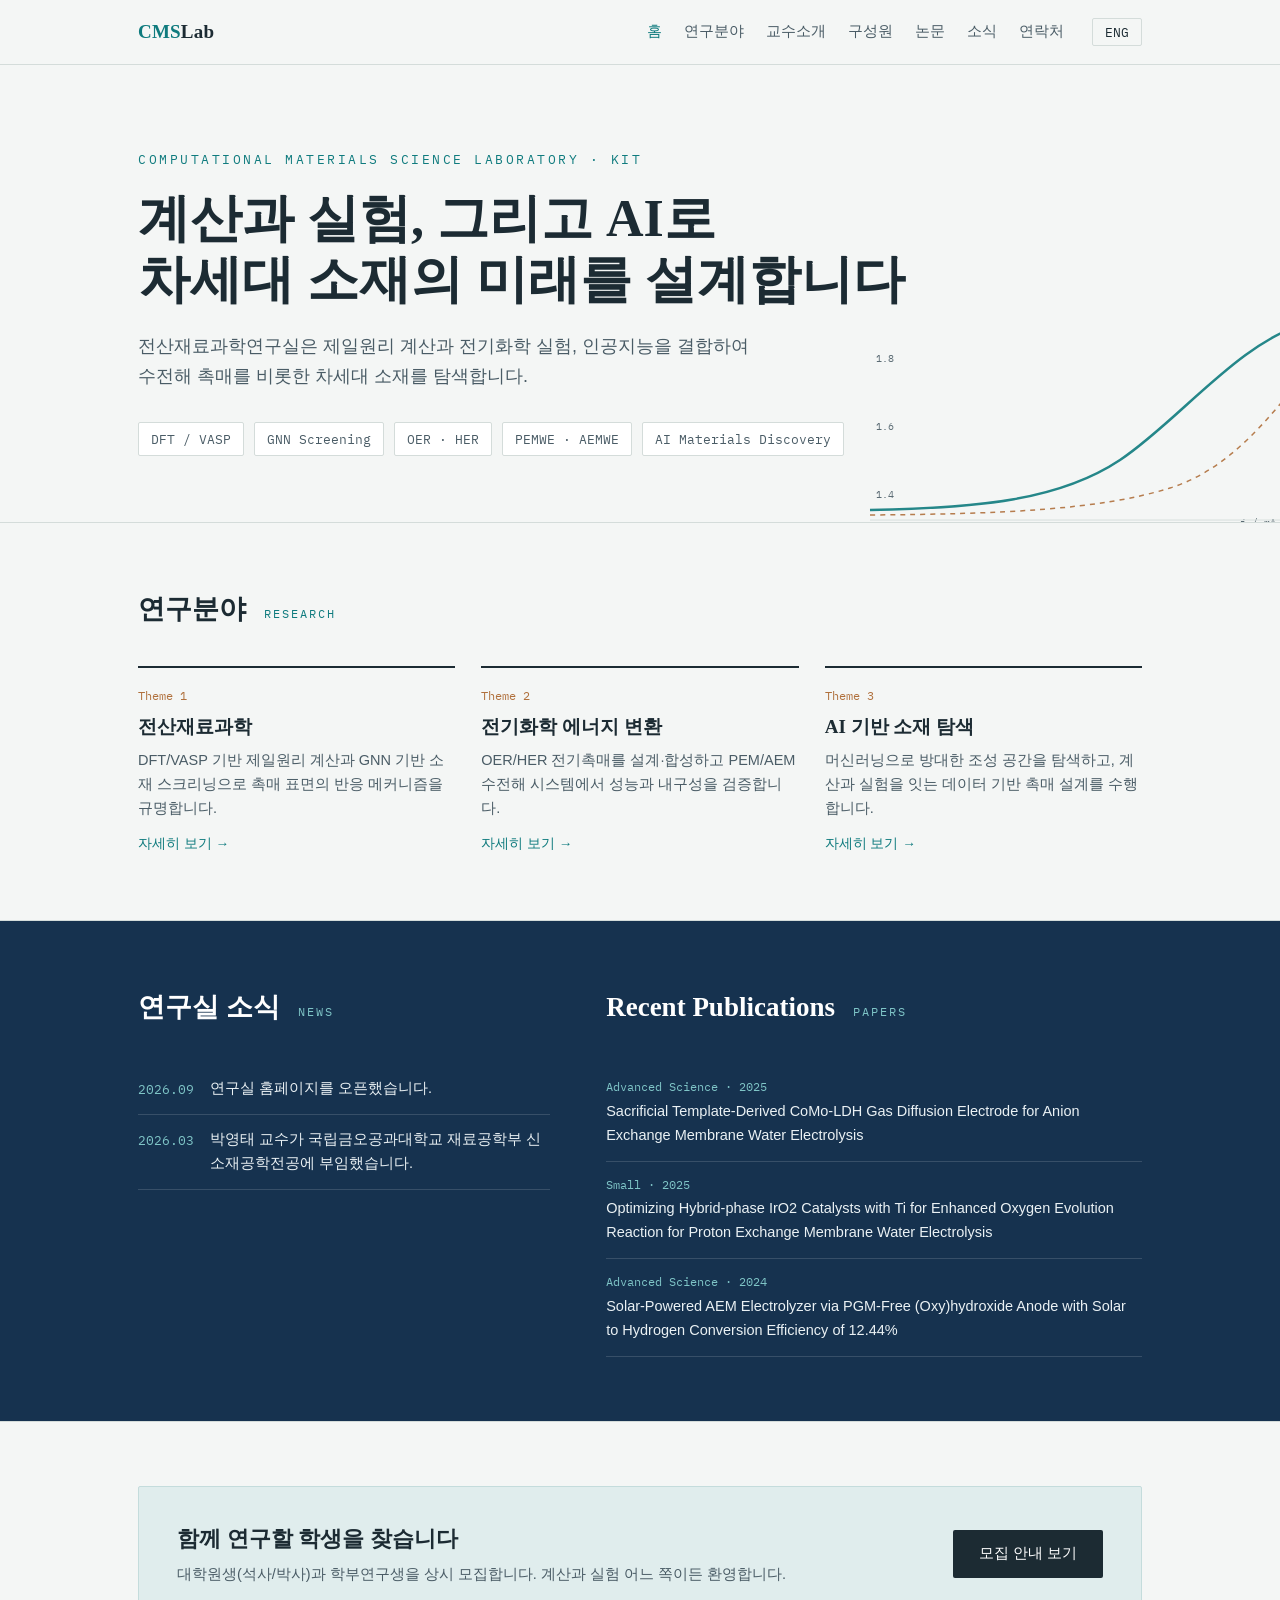
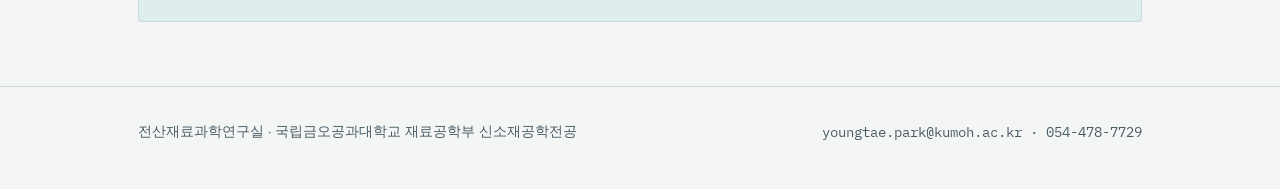
==== commit 3888861e: "Add files via upload" ====
--- a/index.html
+++ b/index.html
@@ -4,7 +4,7 @@
 <meta charset="UTF-8">
 <meta name="viewport" content="width=device-width, initial-scale=1.0">
 <title>전산재료과학연구실 | Computational Materials Science Lab</title>
-<meta name="description" content="국립금오공과대학교 전산재료과학연구실. 제일원리 계산, 전기화학 실험, AI를 결합한 에너지 소재 연구.">
+<meta name="description" content="국립금오공과대학교 전산재료과학연구실. 제일원리 계산, 전기화학 실험, AI를 결합한 차세대 소재 연구.">
 <link rel="stylesheet" href="https://fonts.googleapis.com/css2?family=IBM+Plex+Serif:wght@400;600&family=IBM+Plex+Sans+KR:wght@400;500;700&family=IBM+Plex+Mono:wght@400;500&display=swap">
 <link rel="stylesheet" href="assets/style.css">
 </head>
@@ -14,12 +14,12 @@
 <header class="hero"><div class="wrap">
   <div class="eyebrow">Computational Materials Science Laboratory · KIT</div>
   <h1>
-    <span class="lang-ko">계산과 실험, 그리고 AI로<br>에너지 소재의 미래를 설계합니다</span>
-    <span class="lang-en">Designing the future of energy materials with computation, experiment, and AI</span>
+    <span class="lang-ko">계산과 실험, 그리고 AI로<br>차세대 소재의 미래를 설계합니다</span>
+    <span class="lang-en">Designing the future of next-generation materials with computation, experiment, and AI</span>
   </h1>
   <p class="sub">
-    <span class="lang-ko">전산재료과학연구실은 제일원리 계산과 전기화학 실험, 인공지능을 결합하여 수전해 촉매를 비롯한 차세대 에너지 소재를 탐색합니다.</span>
-    <span class="lang-en">We combine first-principles calculations, electrochemical experiments, and machine learning to discover next-generation energy materials, from water-electrolysis catalysts and beyond.</span>
+    <span class="lang-ko">전산재료과학연구실은 제일원리 계산과 전기화학 실험, 인공지능을 결합하여 수전해 촉매를 비롯한 차세대 소재를 탐색합니다.</span>
+    <span class="lang-en">We combine first-principles calculations, electrochemical experiments, and machine learning to discover next-generation materials, from water-electrolysis catalysts and beyond.</span>
   </p>
   <div class="kw">
     <span>DFT / VASP</span><span>GNN Screening</span><span>OER · HER</span><span>PEMWE · AEMWE</span><span>AI Materials Discovery</span>
--- a/assets/style.css
+++ b/assets/style.css
@@ -1,14 +1,16 @@
 :root{
-  --bg:#FFFFFF; --ink:#1A1F24; --soft:#6A737B; --line:#E6E9EB; --accent:#0F6B6E;
+  --paper:#F4F6F5; --ink:#1C2B33; --ink-soft:#4A5C66; --line:#D4DCDA;
+  --panel:#16324F; --panel-ink:#EAF1F4; --accent:#0F7B7E; --accent-soft:#E0EDED;
+  --copper:#B0703C; --card:#FFFFFF;
 }
 *{box-sizing:border-box;margin:0}
 html{scroll-behavior:smooth}
-body{background:var(--bg);color:var(--ink);font-family:'IBM Plex Sans KR','Noto Sans KR',sans-serif;line-height:1.75;font-size:16px}
+body{background:var(--paper);color:var(--ink);font-family:'IBM Plex Sans KR','Noto Sans KR',sans-serif;line-height:1.65;font-size:16px}
 .serif{font-family:'IBM Plex Serif',serif}
 .mono{font-family:'IBM Plex Mono',monospace}
 a{color:var(--accent);text-decoration:none}
 a:hover{text-decoration:underline}
-.wrap{max-width:780px;margin:0 auto;padding:0 24px}
+.wrap{max-width:1060px;margin:0 auto;padding:0 28px}
 img{max-width:100%}
 
 /* language */
@@ -16,91 +18,133 @@
 [data-lang="en"] .lang-ko{display:none}
 
 /* nav */
-nav{border-bottom:1px solid var(--line);background:var(--bg);position:sticky;top:0;z-index:10}
-.nav-in{display:flex;align-items:center;gap:24px;height:60px;max-width:780px;margin:0 auto;padding:0 24px}
-.logo{font-family:'IBM Plex Serif',serif;font-weight:600;font-size:17px;color:var(--ink)}
+nav{border-bottom:1px solid var(--line);background:var(--paper);position:sticky;top:0;z-index:10}
+.nav-in{display:flex;align-items:center;gap:28px;height:64px}
+.logo{font-family:'IBM Plex Serif',serif;font-weight:600;font-size:19px;letter-spacing:.2px;color:var(--ink)}
 .logo b{color:var(--accent)}
 .logo:hover{text-decoration:none}
-.menu{display:flex;gap:18px;margin-left:auto;font-size:14px}
-.menu a{color:var(--soft)}
+.menu{display:flex;gap:22px;margin-left:auto;font-size:14.5px}
+.menu a{color:var(--ink-soft)}
 .menu a:hover{color:var(--accent);text-decoration:none}
-.menu a.active{color:var(--ink);font-weight:500}
-.lang-btn{border:none;background:transparent;padding:4px 0 4px 8px;font-family:'IBM Plex Mono',monospace;font-size:12px;cursor:pointer;color:var(--soft)}
-.lang-btn:hover{color:var(--accent)}
-.menu-btn{display:none;border:1px solid var(--line);background:transparent;border-radius:2px;padding:4px 9px;font-size:14px;cursor:pointer;color:var(--ink)}
+.menu a.active{color:var(--accent);font-weight:500}
+.lang-btn{border:1px solid var(--line);background:transparent;border-radius:2px;padding:5px 12px;font-family:'IBM Plex Mono',monospace;font-size:12.5px;cursor:pointer;color:var(--ink)}
+.lang-btn:hover{border-color:var(--accent);color:var(--accent)}
+.menu-btn{display:none;border:1px solid var(--line);background:transparent;border-radius:2px;padding:5px 10px;font-size:14px;cursor:pointer;color:var(--ink)}
 
-/* headings & sections */
-h1{font-family:'IBM Plex Serif',serif;font-weight:600;font-size:clamp(26px,4vw,34px);line-height:1.3;text-wrap:balance}
-h2{font-family:'IBM Plex Serif',serif;font-weight:600;font-size:21px;margin-bottom:18px}
+/* hero (home) */
+.hero{padding:84px 0 66px;position:relative;overflow:hidden}
+.eyebrow{font-family:'IBM Plex Mono',monospace;font-size:12.5px;letter-spacing:2.5px;color:var(--accent);text-transform:uppercase;margin-bottom:18px}
+h1{font-family:'IBM Plex Serif',serif;font-weight:600;font-size:clamp(34px,5vw,52px);line-height:1.18;text-wrap:balance;max-width:17em}
+.hero p.sub{margin-top:22px;font-size:18px;color:var(--ink-soft);max-width:34em}
+.kw{display:flex;flex-wrap:wrap;gap:10px;margin-top:30px}
+.kw span{font-family:'IBM Plex Mono',monospace;font-size:12.5px;border:1px solid var(--line);padding:6px 12px;border-radius:2px;color:var(--ink-soft);background:var(--card)}
+.curve{position:absolute;right:-40px;bottom:-8px;width:460px;max-width:50vw;opacity:.9}
+
+/* page header (subpages) */
+.page-head{padding:58px 0 46px;border-bottom:1px solid var(--line)}
+.page-head h1{font-size:clamp(30px,4vw,42px)}
+.page-head p{margin-top:14px;color:var(--ink-soft);max-width:40em}
+
+/* sections */
+section{padding:64px 0;border-top:1px solid var(--line)}
+section.first{border-top:none}
+.sec-head{display:flex;align-items:baseline;gap:18px;margin-bottom:34px}
+h2{font-family:'IBM Plex Serif',serif;font-weight:600;font-size:27px}
 h3{font-family:'IBM Plex Serif',serif;font-weight:600}
-.page-head{padding:56px 0 34px}
-.page-head p{margin-top:12px;color:var(--soft)}
-section{padding:44px 0;border-top:1px solid var(--line)}
-section.first{border-top:none}
-p{color:var(--ink)}
-.muted{color:var(--soft)}
-.label{font-family:'IBM Plex Mono',monospace;font-size:11.5px;letter-spacing:2px;color:var(--accent);text-transform:uppercase;margin-bottom:10px}
+.sec-head .mono{font-size:12px;color:var(--accent);letter-spacing:2px}
 
-/* home */
-.notice{margin:52px 0 0;padding:14px 18px;border-left:2px solid var(--accent);background:#F7FAFA;font-size:15px}
-.notice .en{display:block;color:var(--soft);font-size:13.5px;margin-top:2px}
-.home-head{padding:46px 0 40px}
-.home-head .sub{margin-top:16px;color:var(--soft);font-size:16.5px}
-.areas{margin:0;padding:0;counter-reset:area}
-.areas li{list-style:none;display:grid;grid-template-columns:44px 1fr;gap:14px;padding:14px 0;border-bottom:1px solid var(--line)}
-.areas li:last-child{border-bottom:none}
-.areas .no{font-family:'IBM Plex Mono',monospace;font-size:13px;color:var(--accent);padding-top:3px}
-.areas .t{font-weight:600}
-.areas .d{color:var(--soft);font-size:14.5px;margin-top:2px}
+/* research */
+.res-grid{display:grid;grid-template-columns:repeat(3,1fr);gap:26px}
+.res{border-top:2px solid var(--ink);padding-top:18px}
+.res .no{font-family:'IBM Plex Mono',monospace;font-size:12px;color:var(--copper)}
+.res h3{font-size:19px;margin:8px 0 10px;line-height:1.35}
+.res p{font-size:14.5px;color:var(--ink-soft)}
+.res a{font-size:13.5px;display:inline-block;margin-top:12px}
 
-/* definition rows (contact 등) */
-.rows li{list-style:none;display:grid;grid-template-columns:110px 1fr;gap:16px;padding:9px 0;font-size:15px}
-.rows .k{font-family:'IBM Plex Mono',monospace;font-size:12px;color:var(--soft);letter-spacing:1px;padding-top:3px}
+/* research detail blocks */
+.theme{display:grid;grid-template-columns:220px 1fr;gap:40px;padding:46px 0;border-bottom:1px solid var(--line)}
+.theme:last-child{border-bottom:none}
+.theme .side .no{font-family:'IBM Plex Mono',monospace;font-size:12px;color:var(--copper)}
+.theme .side h3{font-size:21px;margin-top:8px;line-height:1.35}
+.theme .body p{color:var(--ink-soft);font-size:15.5px}
+.theme .body p + p{margin-top:12px}
+.theme .tags{display:flex;flex-wrap:wrap;gap:8px;margin-top:18px}
+.theme .tags span{font-family:'IBM Plex Mono',monospace;font-size:12px;background:var(--accent-soft);color:var(--accent);padding:5px 10px;border-radius:2px}
+
+/* panel */
+.panel{background:var(--panel);color:var(--panel-ink)}
+.panel h2{color:#fff}
+.panel .sec-head .mono{color:#7FC5C7}
+.two-col{display:grid;grid-template-columns:1fr 1.3fr;gap:56px}
+
+/* news list */
+.news{padding:0}
+.news li{list-style:none;display:flex;gap:16px;padding:13px 0;border-bottom:1px solid rgba(255,255,255,.14);font-size:14.5px}
+.news .d{font-family:'IBM Plex Mono',monospace;color:#7FC5C7;font-size:12.5px;white-space:nowrap;padding-top:2px}
+.news-page .news li{border-bottom:1px solid var(--line);font-size:15.5px;padding:18px 0}
+.news-page .news .d{color:var(--accent)}
+
+/* publications */
+.pub{padding:13px 0;border-bottom:1px solid rgba(255,255,255,.14)}
+.pub .j{font-family:'IBM Plex Mono',monospace;font-size:12px;color:#7FC5C7}
+.pub p{font-size:14.5px;margin-top:3px}
+.pub-year{font-family:'IBM Plex Serif',serif;font-size:23px;font-weight:600;margin:44px 0 8px;color:var(--ink)}
+.pub-year:first-child{margin-top:0}
+.pub-item{padding:18px 0;border-bottom:1px solid var(--line)}
+.pub-item .t{font-size:16px;font-weight:500;line-height:1.5}
+.pub-item .a{font-size:13.5px;color:var(--ink-soft);margin-top:5px}
+.pub-item .a b{color:var(--accent);font-weight:600}
+.pub-item .v{font-family:'IBM Plex Mono',monospace;font-size:12.5px;color:var(--copper);margin-top:5px}
+.pub-note{font-size:13px;color:var(--ink-soft);margin-top:26px}
 
 /* professor */
-.prof{display:grid;grid-template-columns:180px 1fr;gap:36px;align-items:start}
-.prof .photo{width:100%;border-radius:2px}
-.prof .name{font-family:'IBM Plex Serif',serif;font-size:24px;font-weight:600}
-.prof .role{color:var(--soft);margin-top:4px;font-size:14.5px}
-.prof .links{display:flex;gap:14px;margin-top:12px;font-size:14px;flex-wrap:wrap}
-.timeline li{list-style:none;display:grid;grid-template-columns:140px 1fr;gap:18px;padding:11px 0;border-bottom:1px solid var(--line);font-size:15px}
-.timeline li:last-child{border-bottom:none}
-.timeline .d{font-family:'IBM Plex Mono',monospace;font-size:12.5px;color:var(--soft);padding-top:3px}
-.timeline .org{font-weight:600}
-.timeline .desc{color:var(--soft);font-size:14px;margin-top:1px}
+.prof{display:grid;grid-template-columns:250px 1fr;gap:48px;align-items:start}
+.prof .photo{width:100%;border-radius:2px;border:1px solid var(--line)}
+.prof .name{font-family:'IBM Plex Serif',serif;font-size:27px;font-weight:600}
+.prof .role{color:var(--ink-soft);margin-top:6px;font-size:15px}
+.prof .links{display:flex;gap:14px;margin-top:16px;font-size:14px;flex-wrap:wrap}
+.timeline{margin-top:0}
+.timeline li{list-style:none;display:grid;grid-template-columns:150px 1fr;gap:20px;padding:14px 0;border-bottom:1px solid var(--line);font-size:15px}
+.timeline .d{font-family:'IBM Plex Mono',monospace;font-size:13px;color:var(--accent);padding-top:2px}
+.timeline .org{font-weight:500}
+.timeline .desc{color:var(--ink-soft);font-size:14px;margin-top:2px}
 
 /* members */
-.mem li{list-style:none;padding:14px 0;border-bottom:1px solid var(--line)}
-.mem li:last-child{border-bottom:none}
-.mem .nm{font-weight:600}
-.mem .rl{font-family:'IBM Plex Mono',monospace;font-size:12px;color:var(--accent);margin-left:10px}
-.mem p{font-size:14.5px;color:var(--soft);margin-top:2px}
+.mem-grid{display:grid;grid-template-columns:repeat(3,1fr);gap:26px}
+.mem{background:var(--card);border:1px solid var(--line);border-radius:2px;padding:26px}
+.mem .nm{font-weight:700;font-size:17px}
+.mem .rl{font-family:'IBM Plex Mono',monospace;font-size:12px;color:var(--accent);margin-top:4px}
+.mem p{font-size:14px;color:var(--ink-soft);margin-top:10px}
+.mem.open{border-style:dashed;background:transparent;display:flex;flex-direction:column;justify-content:center;text-align:center}
 
-/* publications */
-.pub-year{font-family:'IBM Plex Serif',serif;font-size:20px;font-weight:600;margin:36px 0 4px}
-.pub-year:first-child{margin-top:0}
-.pub-item{padding:14px 0;border-bottom:1px solid var(--line)}
-.pub-item:last-child{border-bottom:none}
-.pub-item .t{font-size:15.5px;font-weight:500;line-height:1.55}
-.pub-item .a{font-size:13.5px;color:var(--soft);margin-top:4px}
-.pub-item .a b{color:var(--ink);font-weight:600}
-.pub-item .v{font-family:'IBM Plex Mono',monospace;font-size:12px;color:var(--accent);margin-top:4px}
-.pub-note{font-size:13px;color:var(--soft);margin-top:24px}
+/* contact */
+.con-grid{display:grid;grid-template-columns:1fr 1fr;gap:40px}
+.con-card{background:var(--card);border:1px solid var(--line);border-radius:2px;padding:30px}
+.con-card h3{font-size:18px;margin-bottom:16px}
+.con-card li{list-style:none;display:flex;gap:14px;padding:8px 0;font-size:15px}
+.con-card .k{font-family:'IBM Plex Mono',monospace;font-size:12.5px;color:var(--accent);min-width:74px;padding-top:3px}
+.map{width:100%;height:100%;min-height:300px;border:1px solid var(--line);border-radius:2px}
 
-/* news */
-.news{padding:0}
-.news li{list-style:none;display:flex;gap:16px;padding:13px 0;border-bottom:1px solid var(--line);font-size:15px}
-.news li:last-child{border-bottom:none}
-.news .d{font-family:'IBM Plex Mono',monospace;color:var(--accent);font-size:12.5px;white-space:nowrap;padding-top:3px}
+/* join */
+.join{display:flex;align-items:center;justify-content:space-between;gap:30px;background:var(--accent-soft);border:1px solid #C4DCDC;padding:34px 38px;border-radius:2px}
+.join h3{font-size:22px}
+.join p{color:var(--ink-soft);font-size:14.5px;margin-top:6px}
+.btn{background:var(--ink);color:#fff;padding:12px 26px;border-radius:2px;font-size:14.5px;white-space:nowrap;display:inline-block}
+.btn:hover{background:var(--accent);color:#fff;text-decoration:none}
 
-footer{border-top:1px solid var(--line);padding:28px 0 44px;font-size:13px;color:var(--soft)}
-footer .wrap{display:flex;justify-content:space-between;gap:16px;flex-wrap:wrap}
+footer{border-top:1px solid var(--line);padding:34px 0 46px;font-size:13.5px;color:var(--ink-soft)}
+footer .wrap{display:flex;justify-content:space-between;gap:20px;flex-wrap:wrap}
 
-@media(max-width:700px){
-  .menu{display:none;position:absolute;top:60px;left:0;right:0;background:var(--bg);border-bottom:1px solid var(--line);flex-direction:column;padding:14px 24px;gap:12px}
+@media(max-width:820px){
+  .res-grid,.mem-grid{grid-template-columns:1fr}
+  .two-col,.con-grid,.prof{grid-template-columns:1fr}
+  .theme{grid-template-columns:1fr;gap:14px}
+  .curve{display:none}
+  .join{flex-direction:column;align-items:flex-start}
+  .menu{display:none;position:absolute;top:64px;left:0;right:0;background:var(--paper);border-bottom:1px solid var(--line);flex-direction:column;padding:14px 28px;gap:14px}
   .menu.show{display:flex}
   .menu-btn{display:block;margin-left:auto}
-  .prof{grid-template-columns:1fr}
-  .prof .photo{max-width:170px}
-  .timeline li,.rows li{grid-template-columns:1fr;gap:1px}
+  .lang-btn{margin-left:0}
+  .prof .photo{max-width:220px}
+  .timeline li{grid-template-columns:1fr;gap:2px}
 }
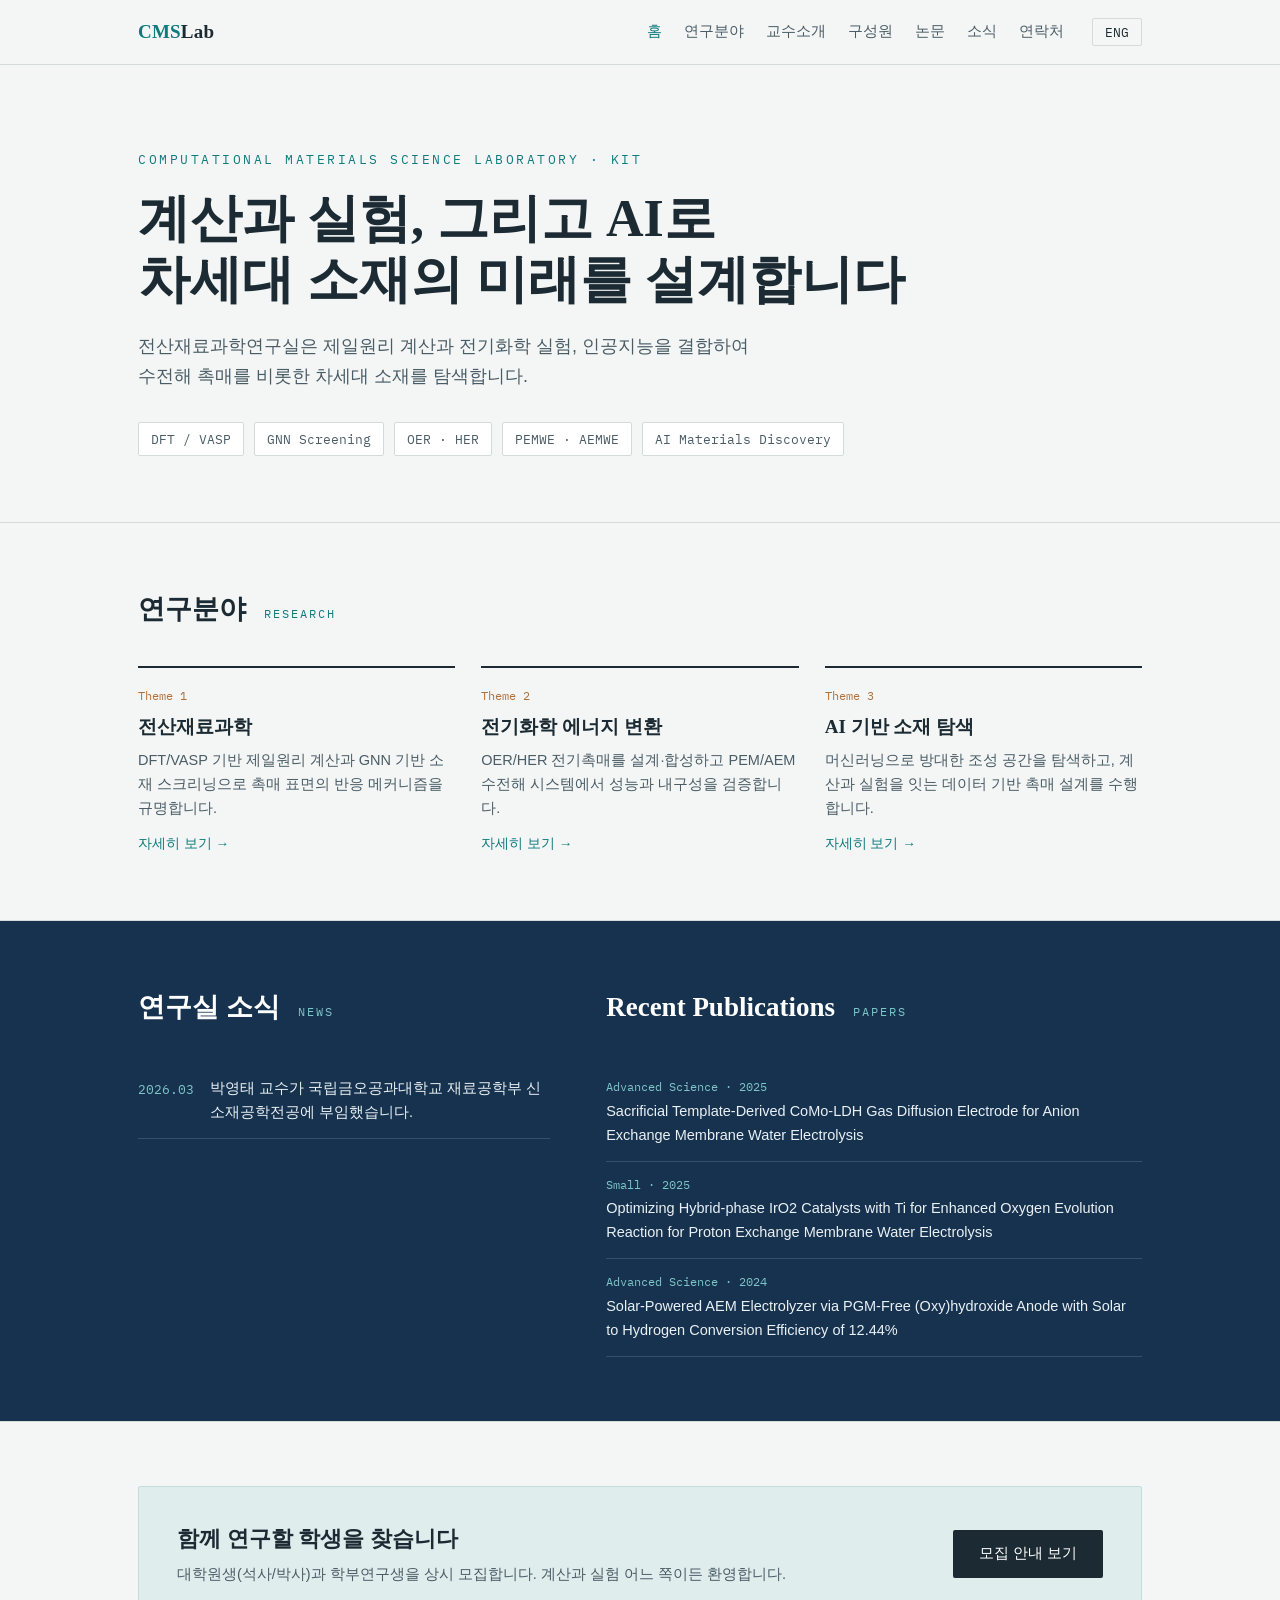
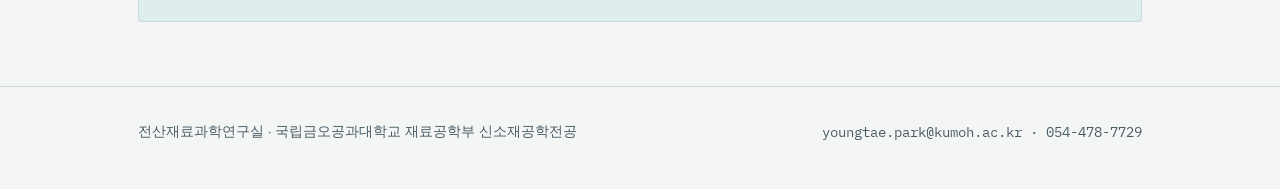
==== commit 681fc5c1: "Add files via upload" ====
--- a/index.html
+++ b/index.html
@@ -24,15 +24,6 @@
   <div class="kw">
     <span>DFT / VASP</span><span>GNN Screening</span><span>OER · HER</span><span>PEMWE · AEMWE</span><span>AI Materials Discovery</span>
   </div>
-  <svg class="curve" viewBox="0 0 460 220" fill="none" aria-hidden="true">
-    <path d="M10 200 C 120 198, 200 190, 260 150 S 380 30, 450 12" stroke="#0F7B7E" stroke-width="2.5"/>
-    <path d="M10 205 C 140 204, 240 200, 310 178 S 420 90, 450 60" stroke="#B0703C" stroke-width="1.5" stroke-dasharray="5 5"/>
-    <g font-family="IBM Plex Mono" font-size="10" fill="#4A5C66">
-      <text x="16" y="188">1.4</text><text x="16" y="120">1.6</text><text x="16" y="52">1.8</text>
-      <text x="380" y="216">j / mA cm-2</text>
-    </g>
-    <line x1="10" y1="210" x2="450" y2="210" stroke="#D4DCDA"/>
-  </svg>
 </div></header>
 
 <section><div class="wrap">
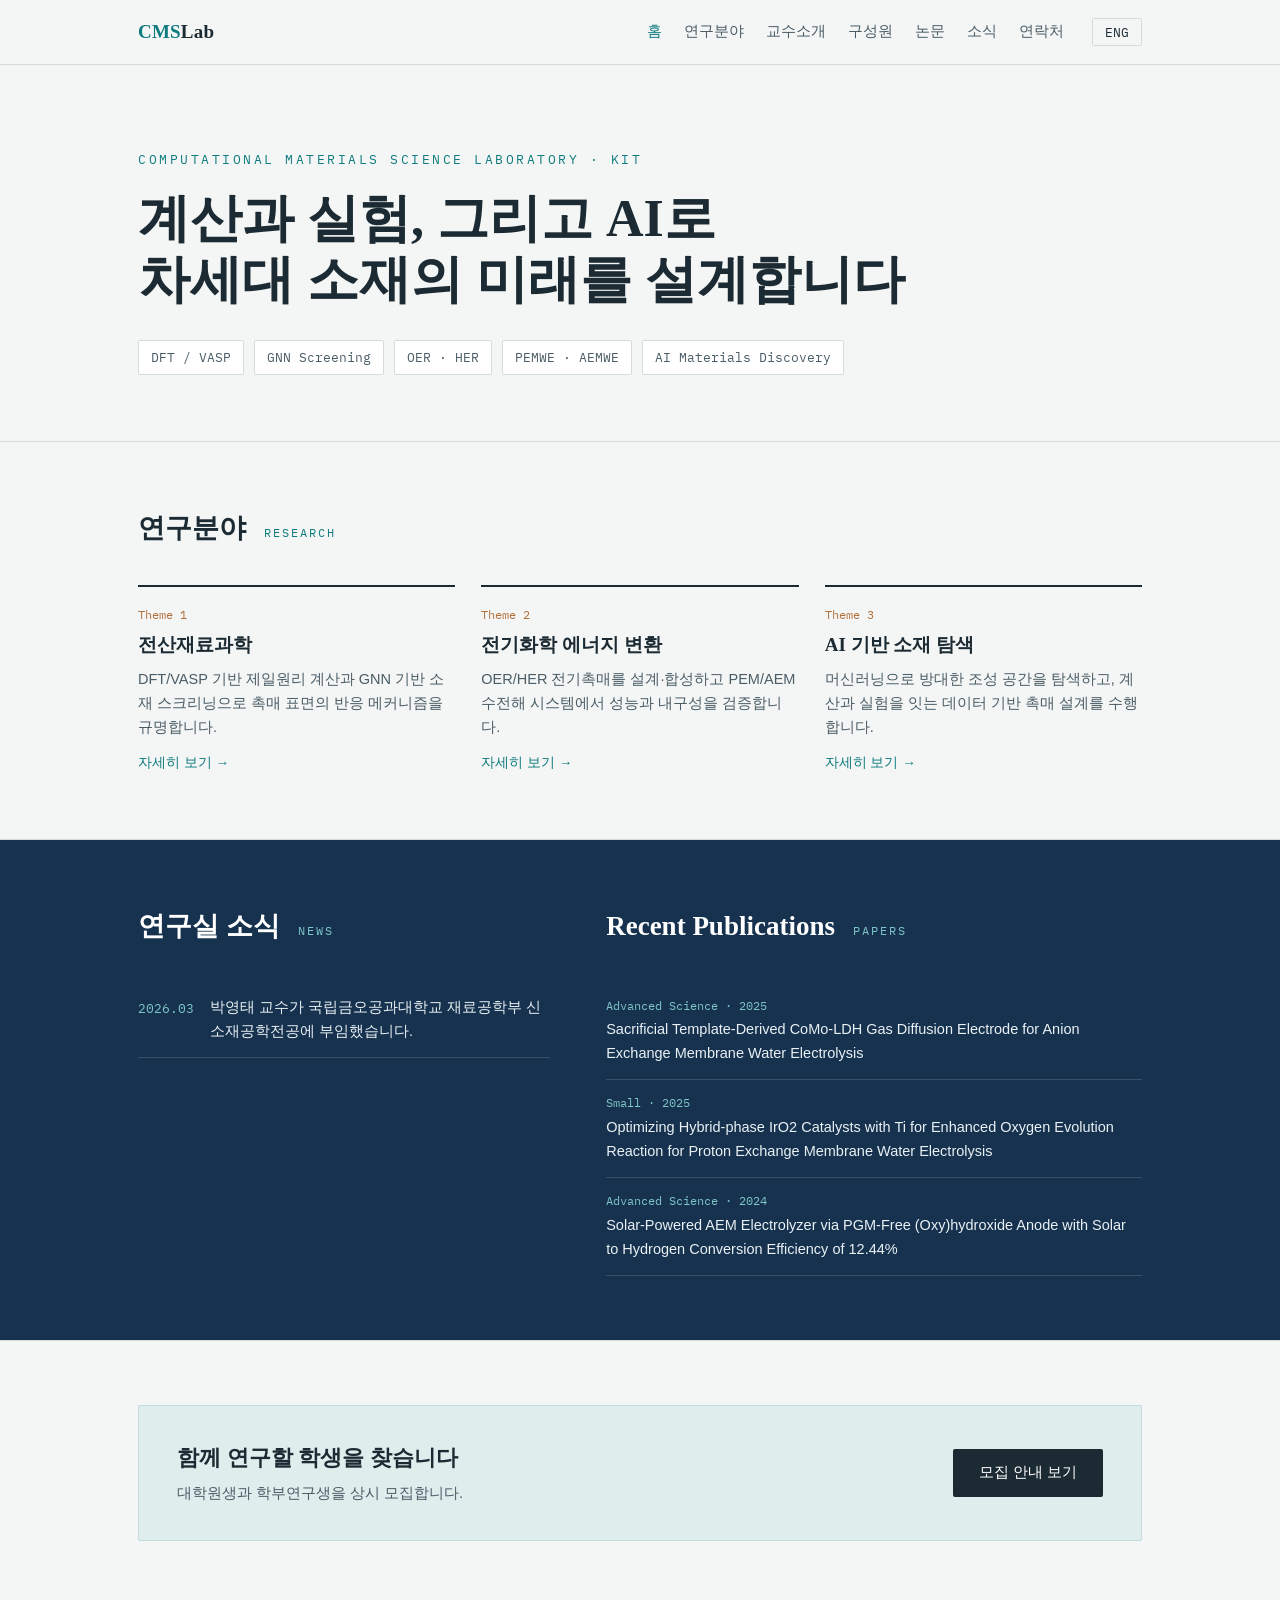
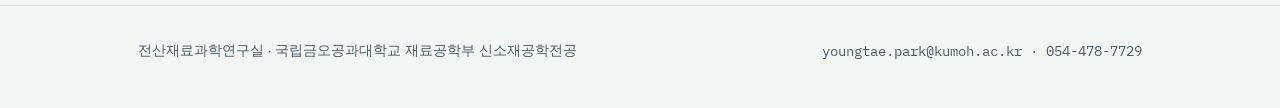
==== commit cb2c74ab: "Add files via upload" ====
--- a/index.html
+++ b/index.html
@@ -17,10 +17,6 @@
     <span class="lang-ko">계산과 실험, 그리고 AI로<br>차세대 소재의 미래를 설계합니다</span>
     <span class="lang-en">Designing the future of next-generation materials with computation, experiment, and AI</span>
   </h1>
-  <p class="sub">
-    <span class="lang-ko">전산재료과학연구실은 제일원리 계산과 전기화학 실험, 인공지능을 결합하여 수전해 촉매를 비롯한 차세대 소재를 탐색합니다.</span>
-    <span class="lang-en">We combine first-principles calculations, electrochemical experiments, and machine learning to discover next-generation materials, from water-electrolysis catalysts and beyond.</span>
-  </p>
   <div class="kw">
     <span>DFT / VASP</span><span>GNN Screening</span><span>OER · HER</span><span>PEMWE · AEMWE</span><span>AI Materials Discovery</span>
   </div>
@@ -65,8 +61,8 @@
   <div class="join">
     <div>
       <h3><span class="lang-ko">함께 연구할 학생을 찾습니다</span><span class="lang-en">Join Our Lab</span></h3>
-      <p><span class="lang-ko">대학원생(석사/박사)과 학부연구생을 상시 모집합니다. 계산과 실험 어느 쪽이든 환영합니다.</span>
-      <span class="lang-en">We are recruiting graduate students and undergraduate researchers, from both computational and experimental backgrounds.</span></p>
+      <p><span class="lang-ko">대학원생과 학부연구생을 상시 모집합니다.</span>
+      <span class="lang-en">We are recruiting graduate students and undergraduate researchers.</span></p>
     </div>
     <a class="btn" href="contact.html"><span class="lang-ko">모집 안내 보기</span><span class="lang-en">How to Apply</span></a>
   </div>
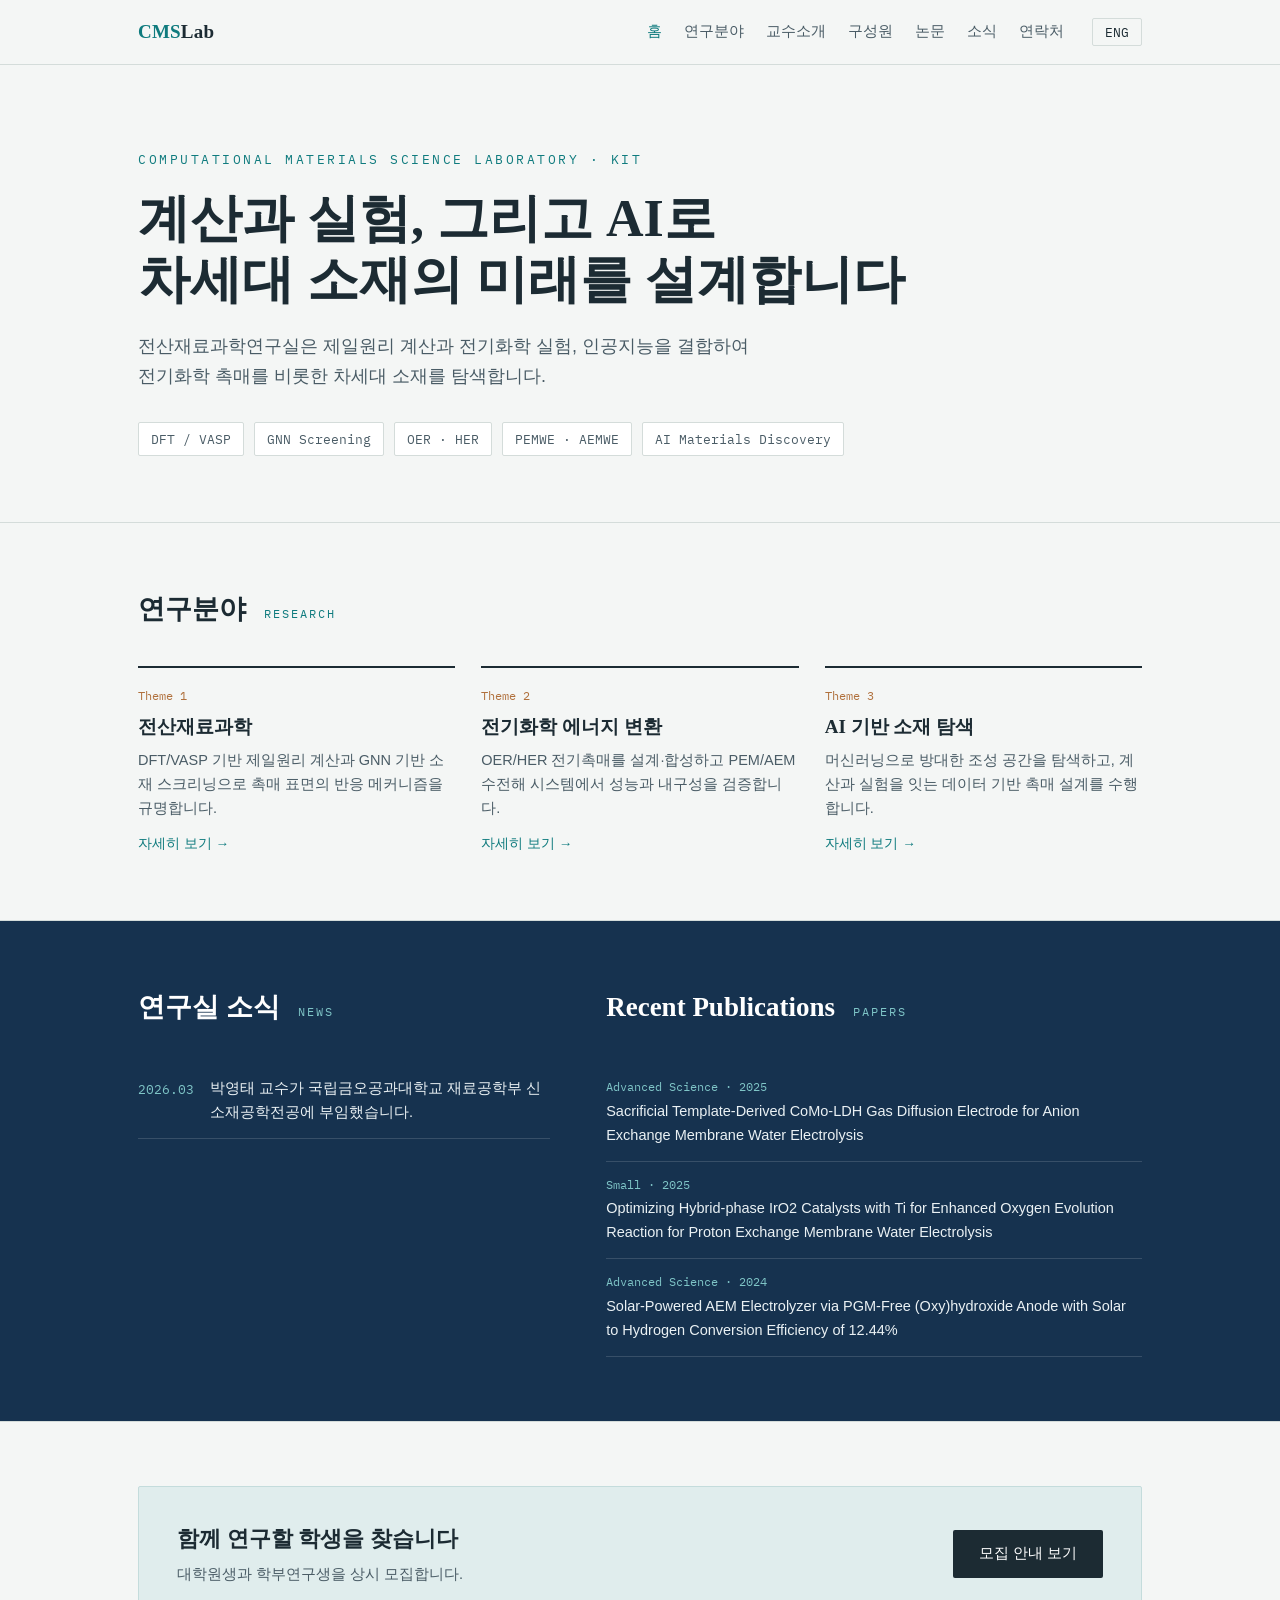
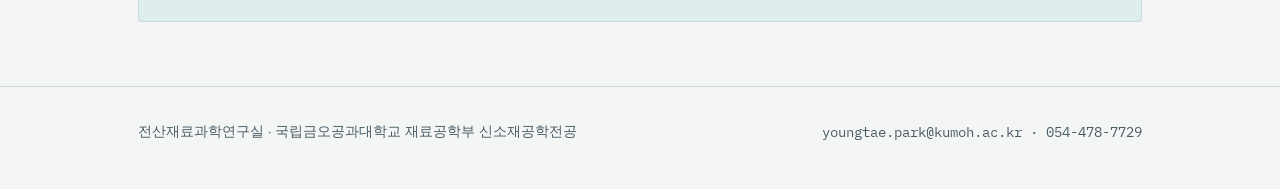
==== commit 0627a2c8: "Add files via upload" ====
--- a/index.html
+++ b/index.html
@@ -17,6 +17,10 @@
     <span class="lang-ko">계산과 실험, 그리고 AI로<br>차세대 소재의 미래를 설계합니다</span>
     <span class="lang-en">Designing the future of next-generation materials with computation, experiment, and AI</span>
   </h1>
+  <p class="sub">
+    <span class="lang-ko">전산재료과학연구실은 제일원리 계산과 전기화학 실험, 인공지능을 결합하여 전기화학 촉매를 비롯한 차세대 소재를 탐색합니다.</span>
+    <span class="lang-en">We combine first-principles calculations, electrochemical experiments, and machine learning to discover next-generation materials, from electrochemical catalysts and beyond.</span>
+  </p>
   <div class="kw">
     <span>DFT / VASP</span><span>GNN Screening</span><span>OER · HER</span><span>PEMWE · AEMWE</span><span>AI Materials Discovery</span>
   </div>
